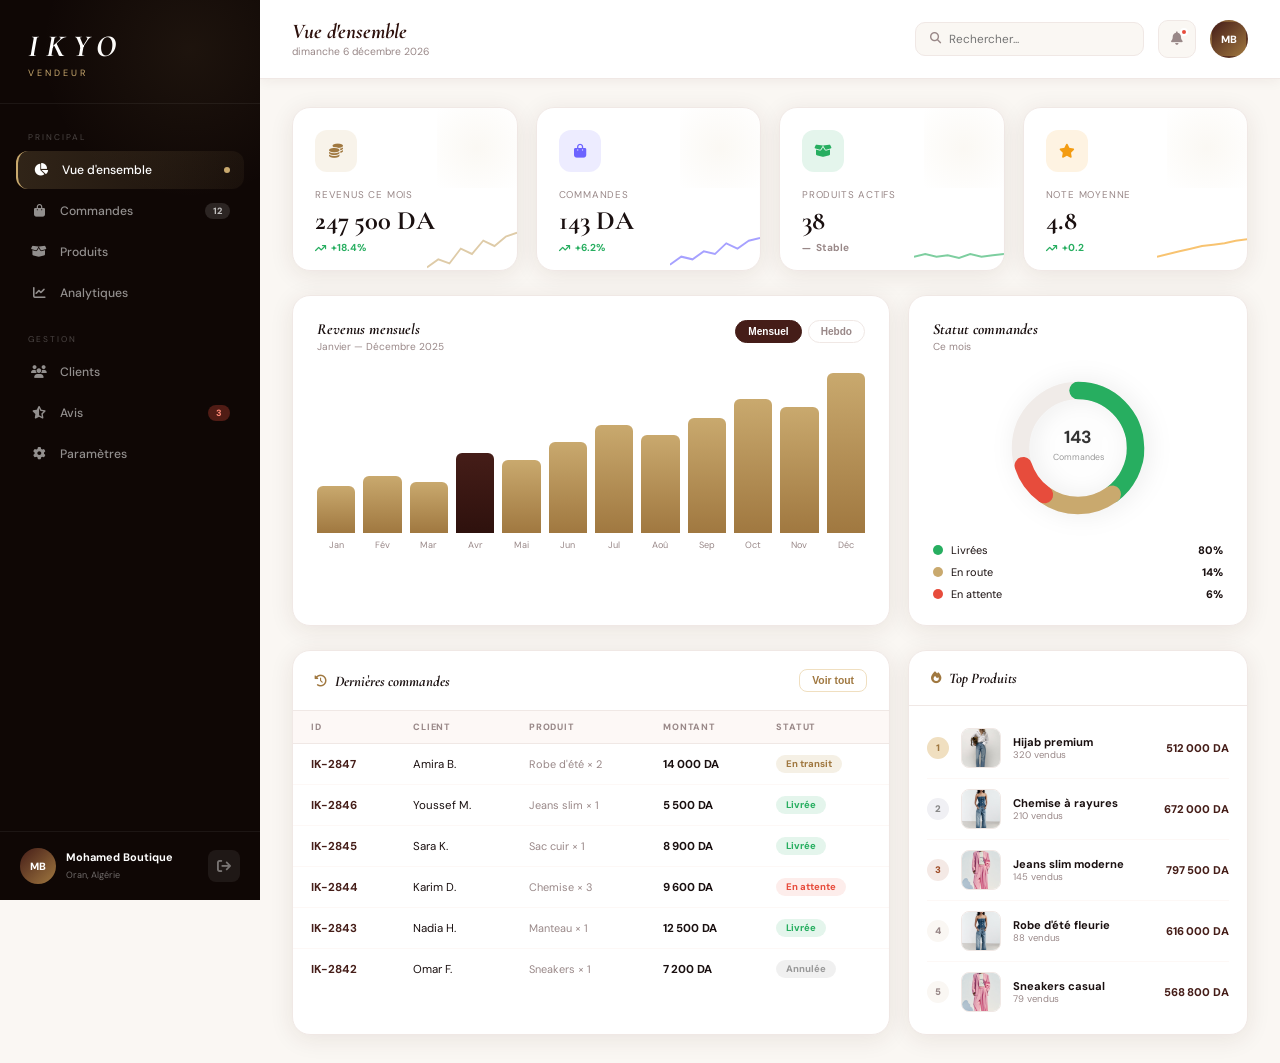
==== dashboard.html @ 22250097 "modification" ====
<!DOCTYPE html>
<html lang="fr">
<head>
  <meta charset="UTF-8">
  <meta name="viewport" content="width=device-width, initial-scale=1.0">
  <title>IKYO — Tableau de Bord Vendeur</title>
  <link rel="stylesheet" href="https://cdnjs.cloudflare.com/ajax/libs/font-awesome/6.5.1/css/all.min.css">
  <link href="https://fonts.googleapis.com/css2?family=Cormorant+Garamond:ital,wght@0,600;0,700;1,700&family=DM+Sans:wght@300;400;500;600;700&display=swap" rel="stylesheet">
  <link rel="stylesheet" href="luxury-animations.css">
  <link rel="stylesheet" href="dashboard.css">
</head>
<body>

<!-- ═══════════════════════════════════════
     SIDEBAR
═══════════════════════════════════════ -->
<aside class="sidebar" id="sidebar">
  <div class="sidebar-logo">
    <span class="logo-text">IKYO</span>
    <span class="logo-sub">Vendeur</span>
  </div>

  <nav class="sidebar-nav">
    <div class="nav-section-label">Principal</div>
    <a href="#" class="nav-item active" data-page="overview" onclick="dashPage('overview',this)">
      <i class="fas fa-chart-pie"></i>
      <span>Vue d'ensemble</span>
      <div class="nav-dot"></div>
    </a>
    <a href="#" class="nav-item" data-page="orders" onclick="dashPage('orders',this)">
      <i class="fas fa-bag-shopping"></i>
      <span>Commandes</span>
      <span class="nav-badge" id="nb-orders">12</span>
    </a>
    <a href="#" class="nav-item" data-page="products" onclick="dashPage('products',this)">
      <i class="fas fa-box-open"></i>
      <span>Produits</span>
    </a>
    <a href="#" class="nav-item" data-page="analytics" onclick="dashPage('analytics',this)">
      <i class="fas fa-chart-line"></i>
      <span>Analytiques</span>
    </a>

    <div class="nav-section-label" style="margin-top:18px">Gestion</div>
    <a href="#" class="nav-item" data-page="customers" onclick="dashPage('customers',this)">
      <i class="fas fa-users"></i>
      <span>Clients</span>
    </a>
    <a href="#" class="nav-item" data-page="reviews" onclick="dashPage('reviews',this)">
      <i class="fas fa-star-half-stroke"></i>
      <span>Avis</span>
      <span class="nav-badge new" id="nb-reviews">3</span>
    </a>
    <a href="#" class="nav-item" data-page="settings" onclick="dashPage('settings',this)">
      <i class="fas fa-gear"></i>
      <span>Paramètres</span>
    </a>
  </nav>

  <div class="sidebar-footer">
    <div class="sidebar-profile">
      <div class="sp-avatar">MB</div>
      <div class="sp-info">
        <strong>Mohamed Boutique</strong>
        <span>Oran, Algérie</span>
      </div>
    </div>
    <a href="index.html" class="btn-logout">
      <i class="fas fa-arrow-right-from-bracket"></i>
    </a>
  </div>
</aside>

<!-- Mobile toggle -->
<button class="sidebar-toggle" id="sidebar-toggle" onclick="toggleSidebar()">
  <i class="fas fa-bars"></i>
</button>

<!-- ═══════════════════════════════════════
     MAIN CONTENT
═══════════════════════════════════════ -->
<main class="dash-main" id="dash-main">

  <!-- ── TOP BAR ── -->
  <header class="dash-topbar">
    <div class="topbar-left">
      <h1 class="page-title" id="page-title">Vue d'ensemble</h1>
      <p class="page-date" id="page-date"></p>
    </div>
    <div class="topbar-right">
      <div class="topbar-search">
        <i class="fas fa-search"></i>
        <input type="text" placeholder="Rechercher...">
      </div>
      <button class="topbar-notif" onclick="toggleNotif()">
        <i class="fas fa-bell"></i>
        <span class="notif-dot"></span>
      </button>
      <div class="topbar-avatar">MB</div>
    </div>
  </header>

  <!-- Notification panel -->
  <div class="notif-panel" id="notif-panel">
    <div class="notif-header">
      <strong>Notifications</strong>
      <button onclick="markAllRead()">Tout lire</button>
    </div>
    <div class="notif-item unread">
      <div class="notif-icon order"><i class="fas fa-bag-shopping"></i></div>
      <div class="notif-body">
        <strong>Nouvelle commande #IK-2847</strong>
        <p>Tenue classique × 2 — 14 000 DA</p>
        <span>Il y a 5 min</span>
      </div>
    </div>
    <div class="notif-item unread">
      <div class="notif-icon review"><i class="fas fa-star"></i></div>
      <div class="notif-body">
        <strong>Nouvel avis 5★</strong>
        <p>"Livraison rapide, très bon produit !"</p>
        <span>Il y a 22 min</span>
      </div>
    </div>
    <div class="notif-item unread">
      <div class="notif-icon alert"><i class="fas fa-triangle-exclamation"></i></div>
      <div class="notif-body">
        <strong>Stock faible</strong>
        <p>Robe d'été — 2 unités restantes</p>
        <span>Il y a 1h</span>
      </div>
    </div>
    <div class="notif-item">
      <div class="notif-icon payment"><i class="fas fa-wallet"></i></div>
      <div class="notif-body">
        <strong>Paiement reçu</strong>
        <p>Virement de 45 000 DA</p>
        <span>Hier, 16:30</span>
      </div>
    </div>
  </div>

  <!-- ══════════════════════════════════
       PAGE: OVERVIEW
  ══════════════════════════════════ -->
  <div class="dash-page active" id="page-overview">

    <!-- KPI Cards -->
    <div class="kpi-grid">
      <div class="kpi-card reveal" data-delay="1">
        <div class="kpi-icon revenue"><i class="fas fa-coins"></i></div>
        <div class="kpi-body">
          <span class="kpi-label">Revenus ce mois</span>
          <div class="kpi-value" data-target="247500">0 DA</div>
          <div class="kpi-trend up"><i class="fas fa-arrow-trend-up"></i> +18.4%</div>
        </div>
        <div class="kpi-sparkline">
          <svg viewBox="0 0 80 30" preserveAspectRatio="none">
            <polyline points="0,28 10,22 20,25 30,14 40,18 50,8 60,12 70,5 80,2" fill="none" stroke="var(--gold)" stroke-width="1.5"/>
          </svg>
        </div>
      </div>
      <div class="kpi-card reveal" data-delay="2">
        <div class="kpi-icon orders"><i class="fas fa-bag-shopping"></i></div>
        <div class="kpi-body">
          <span class="kpi-label">Commandes</span>
          <div class="kpi-value" data-target="143">0</div>
          <div class="kpi-trend up"><i class="fas fa-arrow-trend-up"></i> +6.2%</div>
        </div>
        <div class="kpi-sparkline">
          <svg viewBox="0 0 80 30" preserveAspectRatio="none">
            <polyline points="0,26 10,20 20,22 30,16 40,18 50,10 60,14 70,8 80,6" fill="none" stroke="#6c63ff" stroke-width="1.5"/>
          </svg>
        </div>
      </div>
      <div class="kpi-card reveal" data-delay="3">
        <div class="kpi-icon products"><i class="fas fa-box-open"></i></div>
        <div class="kpi-body">
          <span class="kpi-label">Produits actifs</span>
          <div class="kpi-value" data-target="38">0</div>
          <div class="kpi-trend neutral"><i class="fas fa-minus"></i> Stable</div>
        </div>
        <div class="kpi-sparkline">
          <svg viewBox="0 0 80 30" preserveAspectRatio="none">
            <polyline points="0,20 10,18 20,20 30,19 40,21 50,18 60,20 70,19 80,18" fill="none" stroke="#27ae60" stroke-width="1.5"/>
          </svg>
        </div>
      </div>
      <div class="kpi-card reveal" data-delay="4">
        <div class="kpi-icon rating"><i class="fas fa-star"></i></div>
        <div class="kpi-body">
          <span class="kpi-label">Note moyenne</span>
          <div class="kpi-value" data-target="4.8">0</div>
          <div class="kpi-trend up"><i class="fas fa-arrow-trend-up"></i> +0.2</div>
        </div>
        <div class="kpi-sparkline">
          <svg viewBox="0 0 80 30" preserveAspectRatio="none">
            <polyline points="0,20 10,18 20,16 30,14 40,12 50,11 60,10 70,8 80,7" fill="none" stroke="#f39c12" stroke-width="1.5"/>
          </svg>
        </div>
      </div>
    </div>

    <!-- Charts Row -->
    <div class="charts-row">
      <!-- Revenue Chart -->
      <div class="chart-card reveal" data-delay="1">
        <div class="chart-header">
          <div>
            <h3>Revenus mensuels</h3>
            <p>Janvier — Décembre 2025</p>
          </div>
          <div class="chart-period">
            <button class="period-btn active">Mensuel</button>
            <button class="period-btn">Hebdo</button>
          </div>
        </div>
        <div class="bar-chart-wrap">
          <div class="bar-chart" id="revenue-chart">
            <!-- bars injected by JS -->
          </div>
          <div class="bar-chart-labels" id="revenue-labels"></div>
        </div>
      </div>

      <!-- Order status donut -->
      <div class="chart-card small reveal" data-delay="2">
        <div class="chart-header">
          <div><h3>Statut commandes</h3><p>Ce mois</p></div>
        </div>
        <div class="donut-wrap">
          <svg class="donut-svg" viewBox="0 0 120 120">
            <circle class="donut-track" cx="60" cy="60" r="46" fill="none" stroke="#f0ebe8" stroke-width="14"/>
            <circle class="donut-seg delivered" cx="60" cy="60" r="46" fill="none" stroke="#27ae60" stroke-width="14"
              stroke-dasharray="115 174" stroke-dashoffset="0" stroke-linecap="round"/>
            <circle class="donut-seg transit" cx="60" cy="60" r="46" fill="none" stroke="var(--gold)" stroke-width="14"
              stroke-dasharray="58 231" stroke-dashoffset="-115" stroke-linecap="round"/>
            <circle class="donut-seg pending" cx="60" cy="60" r="46" fill="none" stroke="#e74c3c" stroke-width="14"
              stroke-dasharray="29 260" stroke-dashoffset="-173" stroke-linecap="round"/>
            <text x="60" y="56" text-anchor="middle" font-size="14" font-weight="700" fill="#333">143</text>
            <text x="60" y="70" text-anchor="middle" font-size="7" fill="#999">Commandes</text>
          </svg>
          <div class="donut-legend">
            <div class="dl-item"><span class="dl-dot" style="background:#27ae60"></span> Livrées <strong>80%</strong></div>
            <div class="dl-item"><span class="dl-dot" style="background:var(--gold)"></span> En route <strong>14%</strong></div>
            <div class="dl-item"><span class="dl-dot" style="background:#e74c3c"></span> En attente <strong>6%</strong></div>
          </div>
        </div>
      </div>
    </div>

    <!-- Recent Orders + Top Products -->
    <div class="tables-row">
      <!-- Recent Orders -->
      <div class="table-card reveal" data-delay="1">
        <div class="table-header">
          <h3><i class="fas fa-clock-rotate-left"></i> Dernières commandes</h3>
          <button class="btn-see-all" onclick="dashPage('orders', document.querySelector('[data-page=orders]'))">Voir tout</button>
        </div>
        <table class="dash-table">
          <thead>
            <tr><th>ID</th><th>Client</th><th>Produit</th><th>Montant</th><th>Statut</th></tr>
          </thead>
          <tbody id="recent-orders-tbody">
            <!-- injected by JS -->
          </tbody>
        </table>
      </div>

      <!-- Top Products -->
      <div class="table-card small reveal" data-delay="2">
        <div class="table-header">
          <h3><i class="fas fa-fire"></i> Top Produits</h3>
        </div>
        <div class="top-products" id="top-products-list">
          <!-- injected by JS -->
        </div>
      </div>
    </div>

  </div><!-- /page-overview -->

  <!-- ══════════════════════════════════
       PAGE: ORDERS
  ══════════════════════════════════ -->
  <div class="dash-page" id="page-orders">
    <div class="page-actions">
      <div class="search-filter">
        <div class="sf-search"><i class="fas fa-search"></i><input type="text" placeholder="Chercher une commande..." oninput="filterOrders(this.value)"></div>
        <select class="sf-select" onchange="filterOrderStatus(this.value)">
          <option value="">Tous les statuts</option>
          <option value="Livrée">Livrée</option>
          <option value="En transit">En transit</option>
          <option value="En attente">En attente</option>
          <option value="Annulée">Annulée</option>
        </select>
      </div>
      <button class="btn-export" onclick="exportOrders()"><i class="fas fa-download"></i> Exporter</button>
    </div>

    <div class="table-card full-width">
      <table class="dash-table full">
        <thead>
          <tr>
            <th>ID Commande</th>
            <th>Client</th>
            <th>Produits</th>
            <th>Wilaya</th>
            <th>Montant</th>
            <th>Date</th>
            <th>Statut</th>
            <th>Actions</th>
          </tr>
        </thead>
        <tbody id="orders-tbody">
          <!-- injected by JS -->
        </tbody>
      </table>
    </div>
  </div>

  <!-- ══════════════════════════════════
       PAGE: PRODUCTS
  ══════════════════════════════════ -->
  <div class="dash-page" id="page-products">
    <div class="page-actions">
      <div class="search-filter">
        <div class="sf-search"><i class="fas fa-search"></i><input type="text" placeholder="Chercher un produit..." oninput="filterProducts(this.value)"></div>
        <select class="sf-select">
          <option>Toutes catégories</option>
          <option>Mode Femme</option>
          <option>Mode Homme</option>
          <option>Accessoires</option>
        </select>
      </div>
      <button class="btn-add-product" onclick="openAddProduct()"><i class="fas fa-plus"></i> Ajouter un produit</button>
    </div>

    <div class="products-grid" id="products-grid">
      <!-- injected by JS -->
    </div>
  </div>

  <!-- ══════════════════════════════════
       PAGE: ANALYTICS
  ══════════════════════════════════ -->
  <div class="dash-page" id="page-analytics">
    <div class="analytics-kpis">
      <div class="akpi-card">
        <span>Taux de conversion</span>
        <strong>3.8%</strong>
        <div class="akpi-bar"><div class="akpi-fill" style="width:38%"></div></div>
      </div>
      <div class="akpi-card">
        <span>Panier moyen</span>
        <strong>4 800 DA</strong>
        <div class="akpi-bar"><div class="akpi-fill" style="width:64%"></div></div>
      </div>
      <div class="akpi-card">
        <span>Retours</span>
        <strong>2.1%</strong>
        <div class="akpi-bar"><div class="akpi-fill" style="width:21%; background:#e74c3c"></div></div>
      </div>
      <div class="akpi-card">
        <span>Clients fidèles</span>
        <strong>68%</strong>
        <div class="akpi-bar"><div class="akpi-fill" style="width:68%; background:#27ae60"></div></div>
      </div>
    </div>

    <!-- Wilaya map table -->
    <div class="chart-card reveal">
      <div class="chart-header"><div><h3>Ventes par Wilaya</h3><p>Top 8 régions</p></div></div>
      <div class="wilaya-bars" id="wilaya-bars">
        <!-- injected by JS -->
      </div>
    </div>

    <!-- Monthly trend line -->
    <div class="chart-card reveal" style="margin-top:20px">
      <div class="chart-header"><div><h3>Évolution des ventes</h3><p>12 derniers mois</p></div></div>
      <div class="line-chart-wrap">
        <svg class="line-chart-svg" viewBox="0 0 600 180" preserveAspectRatio="xMidYMid meet">
          <defs>
            <linearGradient id="lineGrad" x1="0" y1="0" x2="0" y2="1">
              <stop offset="0%" stop-color="var(--gold)" stop-opacity="0.3"/>
              <stop offset="100%" stop-color="var(--gold)" stop-opacity="0"/>
            </linearGradient>
          </defs>
          <!-- Grid lines -->
          <line x1="40" y1="20" x2="40" y2="155" stroke="#f0e9e7" stroke-width="1"/>
          <line x1="40" y1="155" x2="590" y2="155" stroke="#f0e9e7" stroke-width="1"/>
          <!-- Area fill -->
          <path id="area-path" fill="url(#lineGrad)"/>
          <!-- Line -->
          <path id="line-path" fill="none" stroke="var(--gold)" stroke-width="2" stroke-linecap="round" stroke-linejoin="round"/>
          <!-- Points -->
          <g id="line-points"></g>
          <!-- Labels -->
          <g id="line-labels" font-size="8" fill="#aaa" text-anchor="middle"></g>
        </svg>
      </div>
    </div>
  </div>

  <!-- ══════════════════════════════════
       PAGE: CUSTOMERS
  ══════════════════════════════════ -->
  <div class="dash-page" id="page-customers">
    <div class="table-card full-width">
      <div class="table-header">
        <h3><i class="fas fa-users"></i> Mes Clients</h3>
        <div class="sf-search compact"><i class="fas fa-search"></i><input type="text" placeholder="Chercher..."></div>
      </div>
      <table class="dash-table full">
        <thead>
          <tr><th>Client</th><th>Email</th><th>Wilaya</th><th>Commandes</th><th>Total dépensé</th><th>Dernier achat</th><th>Statut</th></tr>
        </thead>
        <tbody id="customers-tbody"></tbody>
      </table>
    </div>
  </div>

  <!-- ══════════════════════════════════
       PAGE: REVIEWS
  ══════════════════════════════════ -->
  <div class="dash-page" id="page-reviews">
    <div class="reviews-summary">
      <div class="rs-score">
        <div class="rs-big">4.8</div>
        <div class="rs-stars">
          <i class="fas fa-star"></i><i class="fas fa-star"></i><i class="fas fa-star"></i>
          <i class="fas fa-star"></i><i class="fas fa-star-half-stroke"></i>
        </div>
        <p>Sur 87 avis</p>
      </div>
      <div class="rs-bars">
        <div class="rb-row"><span>5★</span><div class="rb-bar"><div class="rb-fill" style="width:72%"></div></div><span>72%</span></div>
        <div class="rb-row"><span>4★</span><div class="rb-bar"><div class="rb-fill" style="width:18%"></div></div><span>18%</span></div>
        <div class="rb-row"><span>3★</span><div class="rb-bar"><div class="rb-fill" style="width:6%"></div></div><span>6%</span></div>
        <div class="rb-row"><span>2★</span><div class="rb-bar"><div class="rb-fill" style="width:3%"></div></div><span>3%</span></div>
        <div class="rb-row"><span>1★</span><div class="rb-bar"><div class="rb-fill" style="width:1%; background:#e74c3c"></div></div><span>1%</span></div>
      </div>
    </div>
    <div class="reviews-list" id="reviews-list"></div>
  </div>

  <!-- ══════════════════════════════════
       PAGE: SETTINGS
  ══════════════════════════════════ -->
  <div class="dash-page" id="page-settings">
    <div class="settings-grid">
      <div class="settings-card">
        <h3><i class="fas fa-store"></i> Mon Magasin</h3>
        <div class="set-group"><label>Nom du magasin</label><input type="text" value="Mohamed Boutique"></div>
        <div class="set-group"><label>Wilaya</label><select><option selected>Oran</option><option>Alger</option></select></div>
        <div class="set-group"><label>Téléphone</label><input type="tel" value="+213 0555 123 456"></div>
        <div class="set-group"><label>Description</label><textarea>Boutique spécialisée en mode algérienne moderne...</textarea></div>
        <button class="btn-save" onclick="saveSettings()"><i class="fas fa-check"></i> Sauvegarder</button>
      </div>
      <div class="settings-card">
        <h3><i class="fas fa-bell"></i> Notifications</h3>
        <div class="toggle-row">
          <div class="tr-info"><strong>Nouvelles commandes</strong><p>Recevoir un email pour chaque commande</p></div>
          <label class="toggle-switch"><input type="checkbox" checked><span class="toggle-slider"></span></label>
        </div>
        <div class="toggle-row">
          <div class="tr-info"><strong>Avis clients</strong><p>Être notifié des nouveaux avis</p></div>
          <label class="toggle-switch"><input type="checkbox" checked><span class="toggle-slider"></span></label>
        </div>
        <div class="toggle-row">
          <div class="tr-info"><strong>Stock faible</strong><p>Alerte quand < 5 unités</p></div>
          <label class="toggle-switch"><input type="checkbox" checked><span class="toggle-slider"></span></label>
        </div>
        <div class="toggle-row">
          <div class="tr-info"><strong>Rapports hebdo</strong><p>Résumé des performances</p></div>
          <label class="toggle-switch"><input type="checkbox"><span class="toggle-slider"></span></label>
        </div>
      </div>
      <div class="settings-card">
        <h3><i class="fas fa-lock"></i> Sécurité</h3>
        <div class="set-group"><label>Email</label><input type="email" value="boutique@example.com"></div>
        <div class="set-group"><label>Mot de passe actuel</label><input type="password" value="••••••••"></div>
        <div class="set-group"><label>Nouveau mot de passe</label><input type="password" placeholder="Minimum 8 caractères"></div>
        <button class="btn-save" onclick="saveSettings()"><i class="fas fa-check"></i> Mettre à jour</button>
      </div>
      <div class="settings-card">
        <h3><i class="fas fa-credit-card"></i> Paiements</h3>
        <div class="bank-info">
          <div class="bi-row"><span>RIB</span><strong>007 00100 0001234567 89</strong></div>
          <div class="bi-row"><span>Banque</span><strong>CPA — Agence Oran Centre</strong></div>
          <div class="bi-row"><span>Virement min.</span><strong>5 000 DA</strong></div>
        </div>
        <button class="btn-save" style="margin-top:16px" onclick="saveSettings()"><i class="fas fa-plus"></i> Ajouter un compte</button>
      </div>
    </div>
  </div>

</main><!-- /dash-main -->

<!-- ══════════════════════════════════
     ADD PRODUCT MODAL
══════════════════════════════════ -->
<div class="modal-overlay" id="add-product-overlay">
  <div class="modal-box large">
    <button class="modal-close-btn" onclick="closeAddProduct()">✕</button>
    <h2 class="modal-title"><i class="fas fa-box-open"></i> Ajouter un Produit</h2>
    <div class="modal-form-grid">
      <div class="mfg-col">
        <div class="mf-group"><label>Nom du produit *</label><input type="text" id="np-name" placeholder="Ex: Robe d'été fleurie"></div>
        <div class="mf-group"><label>Catégorie *</label>
          <select id="np-cat">
            <option value="">-- Sélectionner --</option>
            <option>Mode Femme</option><option>Mode Homme</option>
            <option>Accessoires</option><option>Chaussures</option>
          </select>
        </div>
        <div class="mf-row2">
          <div class="mf-group"><label>Prix (DA) *</label><input type="number" id="np-price" placeholder="0"></div>
          <div class="mf-group"><label>Stock *</label><input type="number" id="np-stock" placeholder="0"></div>
        </div>
        <div class="mf-group"><label>Description</label><textarea id="np-desc" placeholder="Décrivez votre produit..."></textarea></div>
      </div>
      <div class="mfg-col">
        <div class="mf-group"><label>Photos du produit</label>
          <div class="upload-zone" onclick="document.getElementById('np-imgs').click()">
            <i class="fas fa-cloud-arrow-up"></i>
            <p>Glisser ou cliquer pour ajouter</p>
            <small>JPG, PNG — max 5 photos</small>
          </div>
          <input type="file" id="np-imgs" multiple accept="image/*" style="display:none" onchange="previewImgs(this)">
          <div class="img-previews" id="img-previews"></div>
        </div>
        <div class="mf-row2">
          <div class="mf-group"><label>Tailles disponibles</label><input type="text" placeholder="S, M, L, XL"></div>
          <div class="mf-group"><label>Couleurs</label><input type="text" placeholder="Rouge, Bleu..."></div>
        </div>
        <div class="mf-group">
          <label>Statut</label>
          <select id="np-status">
            <option value="active">Actif (visible en boutique)</option>
            <option value="draft">Brouillon</option>
            <option value="sold_out">Rupture de stock</option>
          </select>
        </div>
      </div>
    </div>
    <div class="modal-actions">
      <button class="btn-cancel" onclick="closeAddProduct()">Annuler</button>
      <button class="btn-save-product" onclick="saveProduct()"><i class="fas fa-check"></i> Publier le produit</button>
    </div>
  </div>
</div>

<!-- TOAST -->
<div id="dash-toast"></div>

<script src="dashboard.js"></script>
<script src="luxury.js"></script>
</body>
</html>
---- luxury-animations.css ----
/* ================================================================
   LUXURY-ANIMATIONS.CSS — IKYO Premium Experience v2
   Scroll reveals · Parallax · Glass · Gold shimmer · Preloader
   Page transitions · Tilt 3D · Particles · Pro CSS3 effects
================================================================ */

@import url('https://fonts.googleapis.com/css2?family=Cormorant+Garamond:ital,wght@0,400;0,600;0,700;1,400;1,700&family=DM+Sans:wght@300;400;500;600;700&family=Playfair+Display:ital,wght@0,700;1,700&display=swap');

/* ══ CSS VARIABLES ══ */
:root {
  --gold:         #c9a96e;
  --gold-lt:      #f0dfc0;
  --gold-dk:      #a07840;
  --brown:        #2b060a;
  --brown-dk:     #240307;
  --cream:        #faf7f3;
  --dark:         #0d0705;
  --glass:        rgba(255,255,255,0.07);
  --glass-border: rgba(255,255,255,0.15);
  --shadow-luxe:  0 30px 80px rgba(69,29,24,0.25);
  --transition:   cubic-bezier(0.25, 0.46, 0.45, 0.94);
}

/* ══════════════════════════════════════════
   1. PRELOADER PREMIUM
══════════════════════════════════════════ */
#lux-preloader {
  position: fixed; inset: 0;
  background: var(--brown-dk);
  display: flex; align-items: center; justify-content: center;
  flex-direction: column;
  z-index: 9999999;
  transition: opacity 0.8s ease, visibility 0.8s ease;
}
#lux-preloader.hidden {
  opacity: 0; visibility: hidden; pointer-events: none;
}
.preloader-logo {
  font-family: 'Cormorant Garamond', serif;
  font-size: 4.5rem; font-style: italic; font-weight: 700;
  letter-spacing: 16px; color: #fff;
  animation: preloaderPulse 1.6s ease-in-out infinite alternate;
}
@keyframes preloaderPulse {
  from { opacity: 0.3; letter-spacing: 10px; }
  to   { opacity: 1;   letter-spacing: 16px; }
}
.preloader-bar {
  width: 180px; height: 1px;
  background: rgba(255,255,255,0.12);
  margin-top: 28px; border-radius: 2px; overflow: hidden;
}
.preloader-bar-fill {
  height: 100%;
  background: linear-gradient(90deg, var(--gold-dk), var(--gold-lt), var(--gold-dk));
  background-size: 200% auto;
  animation: barFill 1.6s var(--transition) forwards,
             shimmerBar 1.2s linear infinite;
}
@keyframes barFill    { from { width: 0; } to { width: 100%; } }
@keyframes shimmerBar { to { background-position: 200% center; } }

/* ══════════════════════════════════════════
   2. SCROLL PROGRESS BAR
══════════════════════════════════════════ */
#scroll-progress {
  position: fixed; top: 0; left: 0;
  height: 2px; width: 0%;
  background: linear-gradient(90deg, var(--gold-dk), var(--gold), var(--gold-lt));
  z-index: 999997;
  transition: width 0.08s linear;
  box-shadow: 0 0 10px rgba(228, 155, 18, 0.7), 0 0 20px rgba(201,169,110,0.3);
}

/* ══════════════════════════════════════════
   3. PAGE TRANSITION — DIAGONAL WIPE
══════════════════════════════════════════ */
#page-transition-overlay {
  position: fixed; inset: 0; z-index: 999990;
  pointer-events: none;
  display: grid;
  grid-template-columns: repeat(5, 1fr);
}
.pto-panel {
  background: var(--brown-dk);
  transform: scaleY(0);
  transform-origin: bottom;
  transition: transform 0.5s var(--transition);
}
.pto-panel:nth-child(1) { transition-delay: 0.00s; }
.pto-panel:nth-child(2) { transition-delay: 0.06s; }
.pto-panel:nth-child(3) { transition-delay: 0.12s; }
.pto-panel:nth-child(4) { transition-delay: 0.18s; }
.pto-panel:nth-child(5) { transition-delay: 0.24s; }

#page-transition-overlay.entering .pto-panel {
  transform: scaleY(1); transform-origin: bottom;
}
#page-transition-overlay.leaving .pto-panel {
  transform: scaleY(0); transform-origin: top;
}

/* ══════════════════════════════════════════
   4. NAVBAR — PREMIUM SCROLL EFFECT
══════════════════════════════════════════ */
#header {
  transition: padding 0.4s var(--transition),
              box-shadow 0.4s ease,
              background 0.5s ease;
}
#header.scrolled {
  padding-top: 10px !important;
  padding-bottom: 10px !important;
  background: rgba(22, 6, 4, 0.96) !important;
  backdrop-filter: blur(24px) saturate(1.8);
  -webkit-backdrop-filter: blur(24px) saturate(1.8);
  box-shadow: 0 2px 0 rgba(201,169,110,0.15),
              0 8px 40px rgba(0,0,0,0.4);
}

/* Gold underline nav links */
#navbar a {
  position: relative;
  overflow: hidden;
}
#navbar a::after {
  content: '';
  position: absolute;
  bottom: -2px; left: 50%; right: 50%;
  height: 1px;
  background: linear-gradient(90deg, transparent, var(--gold), transparent);
  transition: left 0.35s var(--transition), right 0.35s var(--transition);
}
#navbar a:hover::after { left: 0; right: 0; }

/* ══════════════════════════════════════════
   5. SCROLL REVEAL — MULTI DIRECTION
══════════════════════════════════════════ */
.reveal {
  opacity: 0;
  transform: translateY(50px);
  transition: opacity 0.75s var(--transition),
              transform 0.75s var(--transition);
}
.reveal.from-left  { transform: translateX(-60px) rotate(-1deg); }
.reveal.from-right { transform: translateX(60px) rotate(1deg); }
.reveal.scale-in   { transform: scale(0.88) translateY(20px); }
.reveal.flip-in    { transform: perspective(600px) rotateX(-20deg) translateY(30px); }

.reveal.visible {
  opacity: 1;
  transform: translateY(0) translateX(0) scale(1) rotate(0) rotateX(0);
}

.reveal[data-delay="1"] { transition-delay: 0.08s; }
.reveal[data-delay="2"] { transition-delay: 0.18s; }
.reveal[data-delay="3"] { transition-delay: 0.28s; }
.reveal[data-delay="4"] { transition-delay: 0.38s; }
.reveal[data-delay="5"] { transition-delay: 0.48s; }
.reveal[data-delay="6"] { transition-delay: 0.58s; }

/* ══════════════════════════════════════════
   6. HERO — SPLIT TEXT ANIMATION
══════════════════════════════════════════ */
.hero-word {
  display: inline-block;
  opacity: 0;
  transform: translateY(70px) rotateX(-25deg);
  animation: wordReveal 0.9s var(--transition) forwards;
}
@keyframes wordReveal {
  to { opacity: 1; transform: translateY(0) rotateX(0); }
}

/* ── Gold shimmer text ── */
.shimmer-text {
  background: linear-gradient(
    110deg,
    var(--brown) 0%,
    var(--gold-lt) 35%,
    var(--gold) 50%,
    var(--gold-lt) 65%,
    var(--brown) 100%
  );
  background-size: 250% auto;
  -webkit-background-clip: text;
  -webkit-text-fill-color: transparent;
  background-clip: text;
  animation: shimmerMove 3.5s linear infinite;
}
@keyframes shimmerMove {
  from { background-position: 0% center; }
  to   { background-position: 250% center; }
}

/* ── Floating premium badge ── */
.lux-badge {
  display: inline-flex; align-items: center; gap: 8px;
  background: rgba(255,255,255,0.08);
  backdrop-filter: blur(12px);
  border: 1px solid rgba(201,169,110,0.35);
  color: var(--gold-lt);
  font-size: 0.68rem; font-weight: 700; letter-spacing: 3px;
  text-transform: uppercase;
  padding: 8px 20px; border-radius: 40px;
  margin-bottom: 22px;
  animation: badgeFloat 4.5s ease-in-out infinite;
  box-shadow: 0 0 20px rgba(201,169,110,0.08),
              inset 0 1px 0 rgba(255,255,255,0.1);
}
@keyframes badgeFloat {
  0%, 100% { transform: translateY(0); }
  50%       { transform: translateY(-6px); }
}

/* ══════════════════════════════════════════
   7. HERO BUTTON — LIQUID FILL EFFECT
══════════════════════════════════════════ */
#hero button {
  position: relative; overflow: hidden;
  background: transparent !important;
  border: 1.5px solid rgba(240, 173, 49, 0.6) !important;
  color: var(--gold-lt) !important;
  letter-spacing: 2.5px;
  font-size: 0.78rem !important;
  padding: 15px 40px !important;
  transition: color 0.4s ease !important;
}
#hero button::before {
  content: '';
  position: absolute;
  bottom: 0; left: 0;
  width: 100%; height: 0%;
  background: var(--gold);
  transition: height 0.45s var(--transition);
  z-index: 0;
}
#hero button:hover::before { height: 100%; }
#hero button:hover { color: var(--dark) !important; }
#hero button > * { position: relative; z-index: 1; }

/* ══════════════════════════════════════════
   8. PRODUCT CARDS — 3D TILT + LUXE HOVER
══════════════════════════════════════════ */
.pro, .prod-card {
  transform-style: preserve-3d;
  transition: transform 0.12s ease, box-shadow 0.4s ease;
  will-change: transform;
  position: relative;
}
.pro:hover, .prod-card:hover {
  box-shadow:
    0 24px 60px rgba(69,29,24,0.2),
    0 0 0 1px rgba(201,169,110,0.18),
    0 0 40px rgba(201,169,110,0.05) !important;
}

/* Gold corner ribbon */
.pro::before, .prod-card::before {
  content: '';
  position: absolute; top: 0; right: 0;
  width: 0; height: 0;
  border-style: solid;
  border-width: 0 32px 32px 0;
  border-color: transparent var(--gold) transparent transparent;
  opacity: 0;
  transition: opacity 0.3s ease;
  z-index: 2;
}
.pro:hover::before, .prod-card:hover::before { opacity: 1; }

/* Image zoom */
.pro img, .prod-card img {
  transition: transform 0.65s var(--transition), filter 0.4s ease;
}
.pro:hover img, .prod-card:hover img {
  transform: scale(1.08);
  filter: brightness(1.04) contrast(1.02);
}

/* ══════════════════════════════════════════
   9. FLOATING PARTICLES
══════════════════════════════════════════ */
.particle {
  position: fixed;
  border-radius: 50%;
  pointer-events: none;
  z-index: 0;
  opacity: 0;
  animation: particleFly var(--dur, 7s) var(--delay, 0s) ease-in-out infinite;
}
@keyframes particleFly {
  0%   { opacity: 0; transform: translateY(100vh) scale(0) rotate(0deg); }
  10%  { opacity: 0.5; }
  90%  { opacity: 0.2; }
  100% { opacity: 0; transform: translateY(-10vh) scale(1) rotate(180deg); }
}

/* ══════════════════════════════════════════
   10. GLASS CARDS
══════════════════════════════════════════ */
.glass-card {
  background: var(--glass);
  border: 1px solid var(--glass-border);
  backdrop-filter: blur(18px) saturate(1.5);
  -webkit-backdrop-filter: blur(18px) saturate(1.5);
  border-radius: 20px;
}

/* ══════════════════════════════════════════
   11. MAGNETIC BUTTONS
══════════════════════════════════════════ */
.btn-magnetic {
  transition: transform 0.3s var(--transition), box-shadow 0.3s ease !important;
  will-change: transform;
}
.btn-gold {
  background: linear-gradient(135deg, var(--gold-dk), var(--gold), var(--gold-dk));
  background-size: 200% auto;
  color: #fff; border: none;
  transition: background-position 0.5s ease, transform 0.2s ease, box-shadow 0.3s ease !important;
}
.btn-gold:hover {
  background-position: right center;
  transform: translateY(-2px) !important;
  box-shadow: 0 12px 35px rgba(160,120,64,0.45) !important;
}

/* ══════════════════════════════════════════
   12. LUXURY SCROLLBAR
══════════════════════════════════════════ */
::-webkit-scrollbar { width: 4px; }
::-webkit-scrollbar-track { background: var(--cream); }
::-webkit-scrollbar-thumb {
  background: linear-gradient(180deg, var(--gold-dk), var(--gold));
  border-radius: 10px;
}
::-webkit-scrollbar-thumb:hover { background: var(--brown); }

/* ══════════════════════════════════════════
   13. TOAST UPGRADE
══════════════════════════════════════════ */
#toast, #toast-login {
  background: linear-gradient(135deg, #1a0d0a, #2e110d) !important;
  border: 1px solid rgba(201,169,110,0.25) !important;
  border-radius: 14px !important;
  backdrop-filter: blur(20px);
  font-family: 'DM Sans', sans-serif;
  box-shadow: 0 8px 32px rgba(0,0,0,0.3),
              inset 0 1px 0 rgba(255,255,255,0.05) !important;
}

/* ══════════════════════════════════════════
   14. SECTION TITLES
══════════════════════════════════════════ */
#product h2 {
  font-family: 'Cormorant Garamond', serif !important;
  font-size: 2.5rem !important;
  font-style: italic !important;
  font-weight: 700 !important;
  letter-spacing: 2px;
  text-transform: none !important;
  position: relative;
}
#product h2::after {
  content: '';
  display: block;
  width: 50px; height: 2px;
  background: linear-gradient(90deg, var(--gold), transparent);
  margin: 10px auto 0;
}

/* ══════════════════════════════════════════
   15. NEWSLETTER
══════════════════════════════════════════ */
#newsletter {
  position: relative; overflow: hidden;
}
#newsletter::before {
  content: '';
  position: absolute; top: -50%; left: -50%;
  width: 200%; height: 200%;
  background: radial-gradient(ellipse at center, rgba(201,169,110,0.07) 0%, transparent 65%);
  animation: newsletterPulse 7s ease-in-out infinite;
}
@keyframes newsletterPulse {
  0%,100% { transform: scale(1); opacity: 0.4; }
  50%      { transform: scale(1.15); opacity: 1; }
}
#newsletter button {
  transition: transform 0.25s ease, box-shadow 0.3s ease !important;
}
#newsletter button:hover {
  transform: translateY(-2px) !important;
  box-shadow: 0 8px 22px rgba(69,29,24,0.3) !important;
}

/* ══════════════════════════════════════════
   16. FAQ
══════════════════════════════════════════ */
.faq-q {
  transition: color 0.3s ease, padding-left 0.3s ease;
}
.faq-q:hover { padding-left: 10px !important; color: var(--brown) !important; }
.faq-item {
  transition: transform 0.3s ease, box-shadow 0.3s ease;
}
.faq-item:hover {
  transform: translateX(5px);
  box-shadow: -3px 0 0 var(--gold);
}

/* ══════════════════════════════════════════
   17. CATEGORY CARDS
══════════════════════════════════════════ */
.cat-sub-item {
  transition: transform 0.3s var(--transition),
              box-shadow 0.3s ease,
              border-color 0.3s ease;
}
.cat-sub-item:hover {
  transform: translateY(-5px) scale(1.03);
  box-shadow: 0 14px 35px rgba(69,29,24,0.14);
  border-color: var(--gold) !important;
}
.cat-block {
  transition: transform 0.4s var(--transition), box-shadow 0.4s ease;
}
.cat-block:hover {
  transform: translateY(-5px);
  box-shadow: 0 22px 55px rgba(69,29,24,0.12);
}

/* ══════════════════════════════════════════
   18. FOOTER SOCIAL ICONS
══════════════════════════════════════════ */
.section1 .icon i {
  transition: transform 0.3s var(--transition), color 0.3s ease;
}
.section1 .icon i:hover {
  transform: translateY(-5px) scale(1.25);
  color: var(--gold) !important;
}

/* ══════════════════════════════════════════
   19. IMAGE LAZY REVEAL
══════════════════════════════════════════ */
img {
  transition: filter 0.5s ease, opacity 0.5s ease;
}
img.loading { filter: blur(10px) brightness(0.75); opacity: 0.6; }
img.loaded  { filter: blur(0) brightness(1); opacity: 1; }

/* ══════════════════════════════════════════
   20. LOGO ANIMATION
══════════════════════════════════════════ */
#header > a {
  transition: letter-spacing 0.45s var(--transition), opacity 0.3s ease;
  display: inline-block;
}
#header > a:hover {
  letter-spacing: 12px !important;
  opacity: 0.82;
}

/* ══════════════════════════════════════════
   21. SELECTION
══════════════════════════════════════════ */
::selection {
  background: rgba(201,169,110,0.28);
  color: var(--brown-dk);
}

/* ══════════════════════════════════════════
   22. GOLD DIVIDER
══════════════════════════════════════════ */
.gold-divider {
  width: 60px; height: 2px;
  background: linear-gradient(90deg, transparent, var(--gold), transparent);
  margin: 16px auto;
}
.gold-divider.left { margin-left: 0; }

/* ══════════════════════════════════════════
   23. ANIMATED COUNTER
══════════════════════════════════════════ */
.counter-num {
  display: inline-block;
  font-variant-numeric: tabular-nums;
  transition: transform 0.1s ease;
}

/* ══════════════════════════════════════════
   24. GLOW EFFECT ON HOVER — BUTTONS
══════════════════════════════════════════ */
.add-btn, .btn-send, .btn-outline-white {
  transition: box-shadow 0.35s ease, transform 0.25s ease !important;
}
.add-btn:hover {
  box-shadow: 0 0 20px rgba(173, 28, 9, 0.35) !important;
  transform: scale(1.1) !important;
}

/* ══════════════════════════════════════════
   25. SUPPORT STAT BOXES — COUNTER REVEAL
══════════════════════════════════════════ */
.stat-box {
  transition: transform 0.35s var(--transition), box-shadow 0.35s ease;
}
.stat-box:hover {
  transform: translateY(-6px) scale(1.03);
  box-shadow: 0 20px 50px rgba(69,29,24,0.14) !important;
}
---- dashboard.css ----
/* ================================================================
   DASHBOARD.CSS — IKYO Seller Dashboard
   Luxury dark sidebar · Glass cards · Animated charts
================================================================ */

@import url('https://fonts.googleapis.com/css2?family=Cormorant+Garamond:ital,wght@0,600;1,700&family=DM+Sans:wght@300;400;500;600;700&display=swap');

*, *::before, *::after { margin:0; padding:0; box-sizing:border-box; }

:root {
  --brown:       #451d18;
  --brown-dk:    #2e110d;
  --brown-lt:    #f5ede9;
  --gold:        #c9a96e;
  --gold-dk:     #a07840;
  --gold-lt:     #f0dfc0;
  --sidebar-bg:  #0f0705;
  --sidebar-w:   260px;
  --cream:       #faf7f3;
  --card-bg:     #ffffff;
  --border:      #f0e8e5;
  --text:        #1a1010;
  --text-muted:  #998888;
  --green:       #27ae60;
  --red:         #e74c3c;
  --purple:      #6c63ff;
  --transition:  cubic-bezier(0.25,0.46,0.45,0.94);
  --radius:      18px;
  --shadow:      0 4px 24px rgba(69,29,24,0.09);
  --shadow-lg:   0 16px 50px rgba(69,29,24,0.15);
}

html { font-size: 14px; }
body {
  font-family: 'DM Sans', sans-serif;
  background: var(--cream);
  color: var(--text);
  display: flex;
  min-height: 100vh;
  overflow-x: hidden;
}

/* ══════════════════════════════════════════
   SIDEBAR
══════════════════════════════════════════ */
.sidebar {
  width: var(--sidebar-w);
  min-height: 100vh;
  background: var(--sidebar-bg);
  display: flex;
  flex-direction: column;
  position: fixed;
  left: 0; top: 0; bottom: 0;
  z-index: 1000;
  transition: transform 0.4s var(--transition);
  overflow: hidden;
}
.sidebar::before {
  content: '';
  position: absolute;
  top: -100px; right: -80px;
  width: 300px; height: 300px;
  background: radial-gradient(circle, rgba(201,169,110,0.08) 0%, transparent 70%);
  pointer-events: none;
}

/* Logo */
.sidebar-logo {
  padding: 32px 28px 24px;
  border-bottom: 1px solid rgba(255,255,255,0.06);
  display: flex;
  flex-direction: column;
}
.logo-text {
  font-family: 'Cormorant Garamond', serif;
  font-size: 2.2rem;
  font-style: italic;
  font-weight: 700;
  letter-spacing: 8px;
  color: #fff;
  line-height: 1;
}
.logo-sub {
  font-size: 0.65rem;
  letter-spacing: 3px;
  text-transform: uppercase;
  color: var(--gold);
  margin-top: 4px;
}

/* Nav */
.sidebar-nav {
  flex: 1;
  padding: 20px 16px;
  overflow-y: auto;
  scrollbar-width: thin;
  scrollbar-color: rgba(255,255,255,0.1) transparent;
}
.nav-section-label {
  font-size: 0.6rem;
  letter-spacing: 2px;
  text-transform: uppercase;
  color: rgba(255,255,255,0.25);
  padding: 4px 12px 8px;
  margin-top: 4px;
}

.nav-item {
  display: flex;
  align-items: center;
  gap: 12px;
  padding: 11px 14px;
  border-radius: 12px;
  color: rgba(255,255,255,0.55);
  text-decoration: none;
  font-size: 0.87rem;
  font-weight: 500;
  margin-bottom: 3px;
  transition: all 0.25s ease;
  position: relative;
  overflow: hidden;
}
.nav-item::before {
  content: '';
  position: absolute;
  inset: 0;
  background: linear-gradient(90deg, rgba(201,169,110,0.12), transparent);
  opacity: 0;
  transition: opacity 0.3s ease;
}
.nav-item:hover {
  color: rgba(255,255,255,0.9);
  background: rgba(255,255,255,0.05);
}
.nav-item:hover::before { opacity: 1; }
.nav-item.active {
  color: #fff;
  background: linear-gradient(90deg, rgba(201,169,110,0.18), rgba(201,169,110,0.06));
  border-left: 2px solid var(--gold);
}
.nav-item i {
  width: 18px;
  text-align: center;
  font-size: 0.9rem;
  flex-shrink: 0;
}
.nav-item span:first-of-type { flex: 1; }
.nav-dot {
  width: 6px; height: 6px;
  background: var(--gold);
  border-radius: 50%;
}
.nav-badge {
  background: rgba(255,255,255,0.12);
  color: rgba(255,255,255,0.7);
  font-size: 0.65rem;
  font-weight: 800;
  padding: 2px 8px;
  border-radius: 20px;
}
.nav-badge.new { background: rgba(231,76,60,0.3); color: #ff8875; }

/* Sidebar footer */
.sidebar-footer {
  padding: 16px 20px;
  border-top: 1px solid rgba(255,255,255,0.06);
  display: flex;
  align-items: center;
  gap: 10px;
}
.sidebar-profile {
  display: flex;
  align-items: center;
  gap: 10px;
  flex: 1;
}
.sp-avatar {
  width: 36px; height: 36px;
  border-radius: 50%;
  background: linear-gradient(135deg, var(--brown), var(--gold-dk));
  color: #fff;
  display: flex; align-items: center; justify-content: center;
  font-size: 0.75rem; font-weight: 800;
  flex-shrink: 0;
}
.sp-info strong { display: block; font-size: 0.78rem; color: #fff; font-weight: 700; }
.sp-info span   { font-size: 0.65rem; color: rgba(255,255,255,0.4); }
.btn-logout {
  width: 32px; height: 32px;
  background: rgba(255,255,255,0.07);
  border-radius: 8px;
  display: flex; align-items: center; justify-content: center;
  color: rgba(255,255,255,0.4);
  text-decoration: none;
  transition: all 0.2s;
  flex-shrink: 0;
}
.btn-logout:hover { background: rgba(231,76,60,0.2); color: #ff8875; }

/* Mobile toggle */
.sidebar-toggle {
  display: none;
  position: fixed;
  top: 14px; left: 14px;
  z-index: 1001;
  background: var(--brown);
  color: #fff;
  border: none;
  width: 40px; height: 40px;
  border-radius: 10px;
  font-size: 1rem;
  cursor: pointer;
}

/* ══════════════════════════════════════════
   MAIN CONTENT
══════════════════════════════════════════ */
.dash-main {
  margin-left: var(--sidebar-w);
  flex: 1;
  min-height: 100vh;
  padding: 0;
  position: relative;
}

/* ── Top Bar ── */
.dash-topbar {
  display: flex;
  align-items: center;
  justify-content: space-between;
  padding: 20px 32px;
  background: var(--card-bg);
  border-bottom: 1px solid var(--border);
  position: sticky;
  top: 0;
  z-index: 500;
  box-shadow: 0 2px 12px rgba(69,29,24,0.06);
}
.topbar-left h1.page-title {
  font-family: 'Cormorant Garamond', serif;
  font-size: 1.5rem;
  font-style: italic;
  font-weight: 700;
  color: var(--brown-dk);
  line-height: 1;
}
.topbar-left .page-date { font-size: 0.74rem; color: var(--text-muted); margin-top: 3px; }

.topbar-right {
  display: flex; align-items: center; gap: 14px;
}
.topbar-search {
  display: flex; align-items: center; gap: 8px;
  background: var(--cream);
  border: 1px solid var(--border);
  border-radius: 10px;
  padding: 8px 14px;
}
.topbar-search i { color: var(--text-muted); font-size: 0.8rem; }
.topbar-search input {
  border: none; background: transparent;
  font-family: 'DM Sans', sans-serif;
  font-size: 0.84rem; color: var(--text);
  outline: none; width: 180px;
}
.topbar-notif {
  position: relative;
  width: 38px; height: 38px;
  background: var(--cream);
  border: 1px solid var(--border);
  border-radius: 10px;
  display: flex; align-items: center; justify-content: center;
  cursor: pointer;
  color: var(--text-muted);
  font-size: 0.95rem;
  transition: all 0.2s;
}
.topbar-notif:hover { background: var(--brown-lt); color: var(--brown); }
.notif-dot {
  position: absolute;
  top: 7px; right: 7px;
  width: 8px; height: 8px;
  background: var(--red);
  border-radius: 50%;
  border: 2px solid var(--card-bg);
  animation: notifPulse 2s ease-in-out infinite;
}
@keyframes notifPulse {
  0%,100% { transform: scale(1); }
  50%      { transform: scale(1.3); }
}
.topbar-avatar {
  width: 38px; height: 38px;
  border-radius: 50%;
  background: linear-gradient(135deg, var(--brown), var(--gold-dk));
  color: #fff;
  display: flex; align-items: center; justify-content: center;
  font-size: 0.75rem; font-weight: 800;
  cursor: pointer;
  border: 2px solid transparent;
  transition: border-color 0.2s;
}
.topbar-avatar:hover { border-color: var(--gold); }

/* Notification panel */
.notif-panel {
  position: absolute;
  top: 72px; right: 24px;
  width: 340px;
  background: var(--card-bg);
  border-radius: 16px;
  border: 1px solid var(--border);
  box-shadow: var(--shadow-lg);
  z-index: 600;
  overflow: hidden;
  opacity: 0;
  transform: translateY(-10px) scale(0.97);
  transition: all 0.25s var(--transition);
  pointer-events: none;
}
.notif-panel.open {
  opacity: 1; transform: translateY(0) scale(1);
  pointer-events: all;
}
.notif-header {
  display: flex; justify-content: space-between; align-items: center;
  padding: 14px 18px;
  border-bottom: 1px solid var(--border);
}
.notif-header strong { font-size: 0.9rem; color: var(--text); }
.notif-header button {
  font-size: 0.74rem; color: var(--gold-dk);
  background: none; border: none; cursor: pointer; font-weight: 700;
}
.notif-item {
  display: flex; gap: 12px;
  padding: 12px 18px;
  border-bottom: 1px solid #fdf8f6;
  transition: background 0.2s;
}
.notif-item:hover { background: var(--cream); }
.notif-item.unread { background: rgba(201,169,110,0.06); }
.notif-icon {
  width: 36px; height: 36px;
  border-radius: 10px;
  display: flex; align-items: center; justify-content: center;
  font-size: 0.8rem; flex-shrink: 0;
}
.notif-icon.order   { background: rgba(108,99,255,0.12); color: var(--purple); }
.notif-icon.review  { background: rgba(243,156,18,0.12); color: #f39c12; }
.notif-icon.alert   { background: rgba(231,76,60,0.12); color: var(--red); }
.notif-icon.payment { background: rgba(39,174,96,0.12); color: var(--green); }
.notif-body strong { display: block; font-size: 0.8rem; color: var(--text); margin-bottom: 2px; }
.notif-body p { font-size: 0.74rem; color: var(--text-muted); margin-bottom: 3px; }
.notif-body span { font-size: 0.68rem; color: #bbb; }

/* ══ PAGES ══ */
.dash-page { display: none; padding: 28px 32px; animation: pageIn 0.35s var(--transition); }
.dash-page.active { display: block; }
@keyframes pageIn {
  from { opacity: 0; transform: translateY(14px); }
  to   { opacity: 1; transform: translateY(0); }
}

/* ═══ KPI CARDS ═══ */
.kpi-grid {
  display: grid;
  grid-template-columns: repeat(4, 1fr);
  gap: 18px;
  margin-bottom: 24px;
}
.kpi-card {
  background: var(--card-bg);
  border-radius: var(--radius);
  padding: 22px 22px 16px;
  box-shadow: var(--shadow);
  border: 1px solid var(--border);
  position: relative;
  overflow: hidden;
  transition: transform 0.3s var(--transition), box-shadow 0.3s ease;
}
.kpi-card:hover {
  transform: translateY(-3px);
  box-shadow: var(--shadow-lg);
}
.kpi-card::after {
  content: '';
  position: absolute;
  top: 0; right: 0;
  width: 80px; height: 80px;
  background: radial-gradient(circle, rgba(201,169,110,0.08), transparent);
}
.kpi-icon {
  width: 42px; height: 42px;
  border-radius: 12px;
  display: flex; align-items: center; justify-content: center;
  font-size: 1rem;
  margin-bottom: 12px;
}
.kpi-icon.revenue  { background: rgba(201,169,110,0.14); color: var(--gold-dk); }
.kpi-icon.orders   { background: rgba(108,99,255,0.12); color: var(--purple); }
.kpi-icon.products { background: rgba(39,174,96,0.12); color: var(--green); }
.kpi-icon.rating   { background: rgba(243,156,18,0.12); color: #f39c12; }

.kpi-label { font-size: 0.7rem; color: var(--text-muted); text-transform: uppercase; letter-spacing: 0.8px; }
.kpi-value {
  font-family: 'Cormorant Garamond', serif;
  font-size: 1.9rem;
  font-weight: 700;
  color: var(--text);
  line-height: 1.1;
  margin: 4px 0 6px;
}
.kpi-trend {
  font-size: 0.72rem; font-weight: 700;
  display: flex; align-items: center; gap: 5px;
}
.kpi-trend.up      { color: var(--green); }
.kpi-trend.down    { color: var(--red); }
.kpi-trend.neutral { color: var(--text-muted); }

.kpi-sparkline {
  position: absolute;
  bottom: 0; right: 0;
  width: 90px; height: 40px;
  opacity: 0.6;
}
.kpi-sparkline svg { width: 100%; height: 100%; }

/* ═══ CHART CARDS ═══ */
.charts-row { display: grid; grid-template-columns: 1fr 340px; gap: 18px; margin-bottom: 24px; }

.chart-card {
  background: var(--card-bg);
  border-radius: var(--radius);
  padding: 24px;
  box-shadow: var(--shadow);
  border: 1px solid var(--border);
  transition: box-shadow 0.3s ease;
}
.chart-card:hover { box-shadow: var(--shadow-lg); }
.chart-card.small { /* smaller variant */ }

.chart-header {
  display: flex; justify-content: space-between; align-items: flex-start;
  margin-bottom: 20px;
}
.chart-header h3 {
  font-family: 'Cormorant Garamond', serif;
  font-size: 1.1rem; font-style: italic; font-weight: 700;
  color: var(--text);
}
.chart-header p { font-size: 0.72rem; color: var(--text-muted); margin-top: 2px; }
.chart-period { display: flex; gap: 6px; }
.period-btn {
  font-size: 0.72rem; font-weight: 700;
  padding: 5px 12px;
  border-radius: 20px;
  border: 1px solid var(--border);
  background: transparent;
  color: var(--text-muted);
  cursor: pointer;
  transition: all 0.2s;
}
.period-btn.active { background: var(--brown); color: #fff; border-color: var(--brown); }

/* Bar Chart */
.bar-chart-wrap { display: flex; flex-direction: column; gap: 6px; }
.bar-chart {
  display: flex;
  align-items: flex-end;
  gap: 8px;
  height: 160px;
}
.bar-col {
  flex: 1;
  display: flex;
  flex-direction: column;
  align-items: center;
  height: 100%;
  justify-content: flex-end;
  gap: 4px;
  position: relative;
  cursor: pointer;
}
.bar-col:hover .bar-fill { filter: brightness(1.15); }
.bar-col:hover .bar-tooltip { opacity: 1; transform: translateY(0); }
.bar-fill {
  width: 100%;
  border-radius: 6px 6px 0 0;
  background: linear-gradient(180deg, var(--gold), var(--gold-dk));
  transition: height 1.2s var(--transition), filter 0.2s;
  position: relative;
}
.bar-fill.current-month {
  background: linear-gradient(180deg, var(--brown), var(--brown-dk));
}
.bar-tooltip {
  position: absolute;
  bottom: calc(100% + 6px);
  background: var(--brown-dk);
  color: #fff;
  font-size: 0.68rem;
  font-weight: 700;
  padding: 4px 8px;
  border-radius: 6px;
  white-space: nowrap;
  opacity: 0;
  transform: translateY(4px);
  transition: all 0.2s;
  pointer-events: none;
  z-index: 10;
}
.bar-chart-labels {
  display: flex;
  gap: 8px;
}
.bar-label {
  flex: 1;
  text-align: center;
  font-size: 0.65rem;
  color: var(--text-muted);
}

/* Donut */
.donut-wrap {
  display: flex; flex-direction: column; align-items: center; gap: 20px;
}
.donut-svg {
  width: 150px; height: 150px;
  transform: rotate(-90deg);
  filter: drop-shadow(0 4px 12px rgba(0,0,0,0.08));
}
.donut-svg text { transform: rotate(90deg); transform-origin: center; }
.donut-seg { transition: stroke-dasharray 1.2s var(--transition); }

.donut-legend { display: flex; flex-direction: column; gap: 8px; width: 100%; }
.dl-item {
  display: flex; align-items: center; gap: 8px;
  font-size: 0.78rem; color: var(--text);
}
.dl-item strong { margin-left: auto; font-weight: 800; }
.dl-dot { width: 10px; height: 10px; border-radius: 50%; flex-shrink: 0; }

/* ═══ TABLES ═══ */
.tables-row { display: grid; grid-template-columns: 1fr 340px; gap: 18px; }

.table-card {
  background: var(--card-bg);
  border-radius: var(--radius);
  border: 1px solid var(--border);
  box-shadow: var(--shadow);
  overflow: hidden;
}
.table-card.full-width { grid-column: 1 / -1; }
.table-header {
  display: flex; justify-content: space-between; align-items: center;
  padding: 18px 22px;
  border-bottom: 1px solid var(--border);
}
.table-header h3 {
  font-family: 'Cormorant Garamond', serif;
  font-size: 1.05rem; font-style: italic; font-weight: 700;
  display: flex; align-items: center; gap: 8px;
}
.table-header h3 i { font-size: 0.85rem; color: var(--gold-dk); }
.btn-see-all {
  font-size: 0.74rem; font-weight: 700; color: var(--gold-dk);
  background: none; border: none; cursor: pointer;
  padding: 5px 12px;
  border-radius: 8px;
  border: 1px solid var(--gold-lt);
  transition: all 0.2s;
}
.btn-see-all:hover { background: var(--gold-lt); }

.dash-table { width: 100%; border-collapse: collapse; }
.dash-table.full td, .dash-table.full th { padding: 13px 20px; }
.dash-table th {
  background: #fdf8f6;
  font-size: 0.65rem;
  text-transform: uppercase;
  letter-spacing: 0.8px;
  color: var(--text-muted);
  font-weight: 800;
  padding: 10px 18px;
  text-align: left;
  border-bottom: 1px solid var(--border);
}
.dash-table td {
  padding: 11px 18px;
  font-size: 0.82rem;
  border-bottom: 1px solid #fdf8f6;
  color: var(--text);
  vertical-align: middle;
}
.dash-table tr:last-child td { border-bottom: none; }
.dash-table tr:hover td { background: #fdfaf9; }

/* Status badges */
.status-badge {
  display: inline-flex; align-items: center; gap: 5px;
  font-size: 0.68rem; font-weight: 800;
  padding: 3px 10px; border-radius: 20px;
  white-space: nowrap;
}
.status-badge.delivered { background: rgba(39,174,96,0.12); color: var(--green); }
.status-badge.transit   { background: rgba(201,169,110,0.18); color: var(--gold-dk); }
.status-badge.pending   { background: rgba(231,76,60,0.1); color: var(--red); }
.status-badge.cancelled { background: rgba(0,0,0,0.06); color: #999; }

.tbl-action {
  background: none; border: 1px solid var(--border);
  color: var(--text-muted); font-size: 0.72rem;
  padding: 4px 10px; border-radius: 6px; cursor: pointer;
  margin-right: 4px; transition: all 0.2s;
}
.tbl-action:hover { background: var(--brown-lt); color: var(--brown); border-color: var(--brown-lt); }
.tbl-action.danger:hover { background: rgba(231,76,60,0.1); color: var(--red); border-color: rgba(231,76,60,0.2); }

/* Top products list */
.top-products { padding: 12px 18px; }
.tp-item {
  display: flex; align-items: center; gap: 12px;
  padding: 10px 0;
  border-bottom: 1px solid #fdf8f6;
}
.tp-item:last-child { border-bottom: none; }
.tp-rank {
  width: 22px; height: 22px; border-radius: 50%;
  background: var(--cream); color: var(--text-muted);
  font-size: 0.68rem; font-weight: 900;
  display: flex; align-items: center; justify-content: center;
  flex-shrink: 0;
}
.tp-rank.gold   { background: var(--gold-lt); color: var(--gold-dk); }
.tp-rank.silver { background: #f0f0f4; color: #888; }
.tp-rank.bronze { background: rgba(160,78,40,0.12); color: #a04e28; }
.tp-img {
  width: 40px; height: 40px; border-radius: 8px;
  background: var(--cream); object-fit: cover;
  flex-shrink: 0;
  border: 1px solid var(--border);
}
.tp-info { flex: 1; min-width: 0; }
.tp-name { font-size: 0.8rem; font-weight: 700; color: var(--text); overflow: hidden; text-overflow: ellipsis; white-space: nowrap; }
.tp-sold { font-size: 0.68rem; color: var(--text-muted); }
.tp-rev  { font-size: 0.8rem; font-weight: 800; color: var(--brown); flex-shrink: 0; }

/* ═══ PAGE ACTIONS ═══ */
.page-actions {
  display: flex; justify-content: space-between; align-items: center;
  margin-bottom: 20px; gap: 14px; flex-wrap: wrap;
}
.search-filter { display: flex; gap: 10px; flex-wrap: wrap; }
.sf-search {
  display: flex; align-items: center; gap: 8px;
  background: var(--card-bg);
  border: 1px solid var(--border);
  border-radius: 10px;
  padding: 9px 14px;
}
.sf-search.compact { padding: 6px 12px; }
.sf-search i { color: var(--text-muted); font-size: 0.8rem; }
.sf-search input {
  border: none; background: transparent;
  font-family: 'DM Sans', sans-serif;
  font-size: 0.84rem; color: var(--text); outline: none; width: 200px;
}
.sf-select {
  padding: 9px 12px;
  border: 1px solid var(--border);
  border-radius: 10px;
  font-family: 'DM Sans', sans-serif;
  font-size: 0.82rem;
  background: var(--card-bg);
  color: var(--text);
  outline: none;
  cursor: pointer;
}
.btn-export {
  display: flex; align-items: center; gap: 7px;
  padding: 9px 18px;
  background: var(--card-bg);
  border: 1px solid var(--border);
  border-radius: 10px;
  font-family: 'DM Sans', sans-serif;
  font-size: 0.82rem; font-weight: 700; color: var(--text);
  cursor: pointer; transition: all 0.2s;
}
.btn-export:hover { background: var(--brown-lt); color: var(--brown); }
.btn-add-product {
  display: flex; align-items: center; gap: 7px;
  padding: 10px 20px;
  background: var(--brown);
  border: none;
  border-radius: 10px;
  font-family: 'DM Sans', sans-serif;
  font-size: 0.84rem; font-weight: 700; color: #fff;
  cursor: pointer;
  transition: all 0.25s;
  box-shadow: 0 4px 16px rgba(69,29,24,0.25);
}
.btn-add-product:hover { background: var(--brown-dk); transform: translateY(-1px); }

/* ═══ PRODUCTS GRID ═══ */
.products-grid {
  display: grid;
  grid-template-columns: repeat(auto-fill, minmax(220px, 1fr));
  gap: 18px;
}
.prod-dash-card {
  background: var(--card-bg);
  border-radius: 16px;
  border: 1px solid var(--border);
  overflow: hidden;
  box-shadow: var(--shadow);
  transition: transform 0.3s var(--transition), box-shadow 0.3s ease;
  animation: cardIn 0.4s var(--transition) both;
}
.prod-dash-card:hover { transform: translateY(-4px); box-shadow: var(--shadow-lg); }
@keyframes cardIn {
  from { opacity: 0; transform: scale(0.95) translateY(10px); }
  to   { opacity: 1; transform: scale(1) translateY(0); }
}
.pdc-img {
  width: 100%; height: 160px;
  object-fit: cover;
  background: var(--cream);
  display: block;
}
.pdc-body { padding: 14px 16px; }
.pdc-store { font-size: 0.62rem; color: var(--text-muted); text-transform: uppercase; letter-spacing: 0.5px; }
.pdc-name  { font-size: 0.88rem; font-weight: 700; color: var(--text); margin: 4px 0; }
.pdc-meta  { display: flex; justify-content: space-between; align-items: center; margin-top: 8px; }
.pdc-price { font-weight: 800; color: var(--brown); font-size: 0.9rem; }
.pdc-stock { font-size: 0.7rem; color: var(--text-muted); }
.pdc-stock.low { color: var(--red); font-weight: 700; }
.pdc-actions { display: flex; gap: 6px; padding: 0 16px 14px; }
.pdc-btn {
  flex: 1; padding: 7px 0;
  border-radius: 8px; font-size: 0.74rem; font-weight: 700;
  cursor: pointer; transition: all 0.2s; border: none;
}
.pdc-btn.edit   { background: var(--brown-lt); color: var(--brown); }
.pdc-btn.delete { background: rgba(231,76,60,0.08); color: var(--red); }
.pdc-btn.edit:hover   { background: var(--brown); color: #fff; }
.pdc-btn.delete:hover { background: var(--red); color: #fff; }

/* ═══ ANALYTICS ═══ */
.analytics-kpis {
  display: grid; grid-template-columns: repeat(4, 1fr);
  gap: 18px; margin-bottom: 22px;
}
.akpi-card {
  background: var(--card-bg);
  border-radius: var(--radius);
  padding: 20px 22px;
  border: 1px solid var(--border);
  box-shadow: var(--shadow);
}
.akpi-card span { font-size: 0.7rem; color: var(--text-muted); text-transform: uppercase; letter-spacing: 0.8px; }
.akpi-card strong { display: block; font-size: 1.6rem; font-weight: 800; color: var(--text); margin: 6px 0 10px; }
.akpi-bar { height: 4px; background: var(--border); border-radius: 4px; overflow: hidden; }
.akpi-fill { height: 100%; background: linear-gradient(90deg, var(--gold-dk), var(--gold)); border-radius: 4px; transition: width 1.2s var(--transition); }

/* Wilaya bars */
.wilaya-bars { padding: 0 4px; }
.wb-row {
  display: flex; align-items: center; gap: 14px;
  margin-bottom: 14px;
}
.wb-name  { width: 90px; font-size: 0.78rem; color: var(--text); font-weight: 600; flex-shrink: 0; }
.wb-bar   { flex: 1; height: 8px; background: var(--border); border-radius: 8px; overflow: hidden; }
.wb-fill  { height: 100%; background: linear-gradient(90deg, var(--brown), var(--gold)); border-radius: 8px; transition: width 1.4s var(--transition); }
.wb-val   { width: 70px; text-align: right; font-size: 0.78rem; font-weight: 800; color: var(--brown); flex-shrink: 0; }

/* Line chart */
.line-chart-wrap { width: 100%; overflow-x: auto; }
.line-chart-svg  { width: 100%; min-width: 500px; height: 200px; }

/* ═══ REVIEWS ═══ */
.reviews-summary {
  display: flex; gap: 28px;
  background: var(--card-bg);
  border-radius: var(--radius);
  padding: 24px;
  margin-bottom: 22px;
  border: 1px solid var(--border);
  box-shadow: var(--shadow);
  align-items: center;
}
.rs-score { text-align: center; flex-shrink: 0; width: 120px; }
.rs-big { font-size: 3.5rem; font-weight: 800; color: var(--text); line-height: 1; }
.rs-stars { color: #f39c12; font-size: 1rem; margin: 6px 0 4px; }
.rs-score p { font-size: 0.74rem; color: var(--text-muted); }
.rs-bars { flex: 1; display: flex; flex-direction: column; gap: 8px; }
.rb-row { display: flex; align-items: center; gap: 10px; }
.rb-row span:first-child { width: 22px; font-size: 0.74rem; color: var(--text-muted); text-align: right; flex-shrink: 0; }
.rb-row span:last-child  { width: 32px; font-size: 0.74rem; color: var(--text-muted); flex-shrink: 0; }
.rb-bar { flex: 1; height: 6px; background: var(--border); border-radius: 6px; overflow: hidden; }
.rb-fill { height: 100%; background: linear-gradient(90deg, var(--gold), #f39c12); border-radius: 6px; transition: width 1.2s var(--transition); }

.reviews-list { display: flex; flex-direction: column; gap: 14px; }
.review-card {
  background: var(--card-bg);
  border-radius: 14px;
  padding: 18px 22px;
  border: 1px solid var(--border);
  box-shadow: var(--shadow);
  animation: cardIn 0.35s var(--transition) both;
}
.rc-header { display: flex; justify-content: space-between; align-items: flex-start; margin-bottom: 10px; }
.rc-user { display: flex; align-items: center; gap: 10px; }
.rc-avatar {
  width: 36px; height: 36px; border-radius: 50%;
  background: linear-gradient(135deg, var(--brown-lt), var(--gold-lt));
  color: var(--brown); font-size: 0.75rem; font-weight: 800;
  display: flex; align-items: center; justify-content: center;
  flex-shrink: 0;
}
.rc-name   { font-size: 0.86rem; font-weight: 700; }
.rc-date   { font-size: 0.7rem; color: var(--text-muted); }
.rc-stars  { color: #f39c12; font-size: 0.8rem; }
.rc-text   { font-size: 0.83rem; color: #555; line-height: 1.6; }
.rc-product { font-size: 0.72rem; color: var(--text-muted); margin-top: 8px; }
.rc-product span { color: var(--brown); font-weight: 700; }
.rc-badge.new-badge {
  font-size: 0.65rem; font-weight: 800;
  background: rgba(231,76,60,0.1); color: var(--red);
  padding: 3px 9px; border-radius: 20px;
}

/* ═══ SETTINGS ═══ */
.settings-grid {
  display: grid;
  grid-template-columns: repeat(2, 1fr);
  gap: 20px;
}
.settings-card {
  background: var(--card-bg);
  border-radius: var(--radius);
  padding: 24px;
  border: 1px solid var(--border);
  box-shadow: var(--shadow);
}
.settings-card h3 {
  font-family: 'Cormorant Garamond', serif;
  font-size: 1.1rem; font-style: italic; font-weight: 700;
  color: var(--text); margin-bottom: 18px;
  display: flex; align-items: center; gap: 8px;
}
.settings-card h3 i { color: var(--gold-dk); font-size: 0.9rem; }
.set-group { margin-bottom: 14px; }
.set-group label { display: block; font-size: 0.72rem; font-weight: 700; text-transform: uppercase; letter-spacing: 0.5px; color: var(--text-muted); margin-bottom: 5px; }
.set-group input, .set-group select, .set-group textarea {
  width: 100%; padding: 10px 13px;
  border: 1.5px solid var(--border); border-radius: 9px;
  font-family: 'DM Sans', sans-serif; font-size: 0.84rem;
  color: var(--text); outline: none; background: var(--cream);
  transition: border 0.2s, box-shadow 0.2s;
}
.set-group input:focus, .set-group select:focus, .set-group textarea:focus {
  border-color: var(--brown);
  box-shadow: 0 0 0 3px rgba(69,29,24,0.07);
  background: #fff;
}
.set-group textarea { min-height: 80px; resize: vertical; }
.btn-save {
  display: flex; align-items: center; gap: 8px;
  background: var(--brown); color: #fff;
  border: none; padding: 11px 22px;
  border-radius: 10px; font-family: 'DM Sans', sans-serif;
  font-size: 0.84rem; font-weight: 700; cursor: pointer;
  transition: all 0.25s;
  box-shadow: 0 4px 14px rgba(69,29,24,0.22);
}
.btn-save:hover { background: var(--brown-dk); transform: translateY(-1px); }

/* Toggle switch */
.toggle-row {
  display: flex; justify-content: space-between; align-items: center;
  padding: 12px 0;
  border-bottom: 1px solid var(--border);
}
.toggle-row:last-of-type { border-bottom: none; }
.tr-info strong { font-size: 0.84rem; }
.tr-info p { font-size: 0.74rem; color: var(--text-muted); margin-top: 2px; }
.toggle-switch { position: relative; width: 44px; height: 24px; flex-shrink: 0; }
.toggle-switch input { opacity: 0; width: 0; height: 0; }
.toggle-slider {
  position: absolute; inset: 0;
  background: #ddd; border-radius: 24px; cursor: pointer;
  transition: background 0.3s;
}
.toggle-slider::before {
  content: '';
  position: absolute;
  width: 18px; height: 18px;
  left: 3px; bottom: 3px;
  background: #fff; border-radius: 50%;
  transition: transform 0.3s var(--transition);
  box-shadow: 0 2px 6px rgba(0,0,0,0.2);
}
.toggle-switch input:checked + .toggle-slider { background: var(--brown); }
.toggle-switch input:checked + .toggle-slider::before { transform: translateX(20px); }

/* Bank info */
.bank-info { display: flex; flex-direction: column; gap: 12px; }
.bi-row { display: flex; justify-content: space-between; align-items: center; padding: 10px 0; border-bottom: 1px solid var(--border); }
.bi-row:last-child { border-bottom: none; }
.bi-row span { font-size: 0.74rem; color: var(--text-muted); }
.bi-row strong { font-size: 0.82rem; color: var(--text); }

/* ═══ ADD PRODUCT MODAL ═══ */
.modal-overlay {
  position: fixed; inset: 0;
  background: rgba(0,0,0,0.5);
  display: none; align-items: center; justify-content: center;
  z-index: 9999; padding: 20px;
  backdrop-filter: blur(6px);
}
.modal-overlay.open { display: flex; animation: fadeIn 0.25s ease; }
@keyframes fadeIn { from { opacity: 0; } to { opacity: 1; } }
.modal-box {
  background: var(--card-bg);
  border-radius: 22px;
  padding: 32px 36px;
  max-width: 820px; width: 100%;
  max-height: 90vh; overflow-y: auto;
  position: relative;
  animation: slideUp 0.35s var(--transition);
  box-shadow: 0 30px 80px rgba(0,0,0,0.3);
}
@keyframes slideUp {
  from { transform: translateY(30px) scale(0.97); opacity: 0; }
  to   { transform: translateY(0) scale(1); opacity: 1; }
}
.modal-close-btn {
  position: absolute; top: 16px; right: 18px;
  background: var(--cream); border: none;
  width: 32px; height: 32px; border-radius: 50%;
  cursor: pointer; font-size: 0.9rem; color: var(--text-muted);
  display: flex; align-items: center; justify-content: center;
  transition: all 0.2s;
}
.modal-close-btn:hover { background: var(--border); color: var(--text); }
.modal-title {
  font-family: 'Cormorant Garamond', serif;
  font-size: 1.4rem; font-style: italic; font-weight: 700;
  color: var(--text); margin-bottom: 24px;
  display: flex; align-items: center; gap: 10px;
}
.modal-title i { color: var(--gold-dk); font-size: 1.1rem; }
.modal-form-grid { display: grid; grid-template-columns: 1fr 1fr; gap: 24px; }
.mfg-col { display: flex; flex-direction: column; gap: 14px; }
.mf-group { display: flex; flex-direction: column; gap: 5px; }
.mf-group label { font-size: 0.72rem; font-weight: 700; text-transform: uppercase; letter-spacing: 0.5px; color: var(--text-muted); }
.mf-group input, .mf-group select, .mf-group textarea {
  padding: 10px 13px;
  border: 1.5px solid var(--border); border-radius: 9px;
  font-family: 'DM Sans', sans-serif; font-size: 0.84rem;
  color: var(--text); outline: none;
  transition: border 0.2s, box-shadow 0.2s;
}
.mf-group input:focus, .mf-group select:focus, .mf-group textarea:focus {
  border-color: var(--brown);
  box-shadow: 0 0 0 3px rgba(69,29,24,0.07);
}
.mf-group textarea { min-height: 80px; resize: vertical; }
.mf-row2 { display: grid; grid-template-columns: 1fr 1fr; gap: 12px; }
.upload-zone {
  border: 2px dashed var(--border);
  border-radius: 12px; padding: 30px 20px;
  text-align: center; cursor: pointer;
  transition: all 0.25s;
}
.upload-zone:hover { border-color: var(--brown); background: var(--brown-lt); }
.upload-zone i { font-size: 2rem; color: var(--text-muted); display: block; margin-bottom: 8px; }
.upload-zone p { font-size: 0.84rem; color: var(--text-muted); margin-bottom: 4px; }
.upload-zone small { font-size: 0.72rem; color: #bbb; }
.img-previews { display: flex; gap: 8px; flex-wrap: wrap; margin-top: 10px; }
.img-previews img { width: 60px; height: 60px; object-fit: cover; border-radius: 8px; border: 1px solid var(--border); }
.modal-actions {
  display: flex; justify-content: flex-end; gap: 12px;
  margin-top: 24px; padding-top: 20px;
  border-top: 1px solid var(--border);
}
.btn-cancel {
  padding: 11px 22px; background: var(--cream);
  border: 1px solid var(--border); border-radius: 10px;
  font-family: 'DM Sans', sans-serif; font-size: 0.84rem; font-weight: 700;
  color: var(--text); cursor: pointer; transition: all 0.2s;
}
.btn-cancel:hover { background: var(--border); }
.btn-save-product {
  display: flex; align-items: center; gap: 8px;
  padding: 11px 24px; background: var(--brown);
  border: none; border-radius: 10px;
  font-family: 'DM Sans', sans-serif; font-size: 0.84rem; font-weight: 700;
  color: #fff; cursor: pointer; transition: all 0.25s;
  box-shadow: 0 4px 16px rgba(69,29,24,0.25);
}
.btn-save-product:hover { background: var(--brown-dk); transform: translateY(-1px); }

/* ═══ DASH TOAST ═══ */
#dash-toast {
  position: fixed; bottom: 26px; right: 26px;
  background: var(--brown-dk);
  border: 1px solid rgba(201,169,110,0.25);
  color: #fff; padding: 12px 20px; border-radius: 12px;
  font-size: 0.84rem; font-weight: 600;
  box-shadow: 0 8px 28px rgba(0,0,0,0.2);
  opacity: 0; transform: translateY(12px);
  transition: all 0.28s; z-index: 99999;
  pointer-events: none;
  display: flex; align-items: center; gap: 8px;
}
#dash-toast.show { opacity: 1; transform: translateY(0); }
#dash-toast.ok   { background: #1e7e48; }
#dash-toast.err  { background: var(--red); }

/* ═══ RESPONSIVE ═══ */
@media (max-width: 1200px) {
  .kpi-grid         { grid-template-columns: repeat(2, 1fr); }
  .charts-row       { grid-template-columns: 1fr; }
  .tables-row       { grid-template-columns: 1fr; }
  .analytics-kpis   { grid-template-columns: repeat(2, 1fr); }
  .settings-grid    { grid-template-columns: 1fr; }
  .modal-form-grid  { grid-template-columns: 1fr; }
}
@media (max-width: 860px) {
  .sidebar { transform: translateX(-100%); }
  .sidebar.open { transform: translateX(0); }
  .sidebar-toggle { display: flex; align-items: center; justify-content: center; }
  .dash-main { margin-left: 0; }
  .kpi-grid { grid-template-columns: 1fr 1fr; }
  .dash-topbar { padding: 14px 18px 14px 64px; }
  .dash-page { padding: 18px 16px; }
}
@media (max-width: 540px) {
  .kpi-grid { grid-template-columns: 1fr; }
  .topbar-search { display: none; }
  .analytics-kpis { grid-template-columns: 1fr; }
}
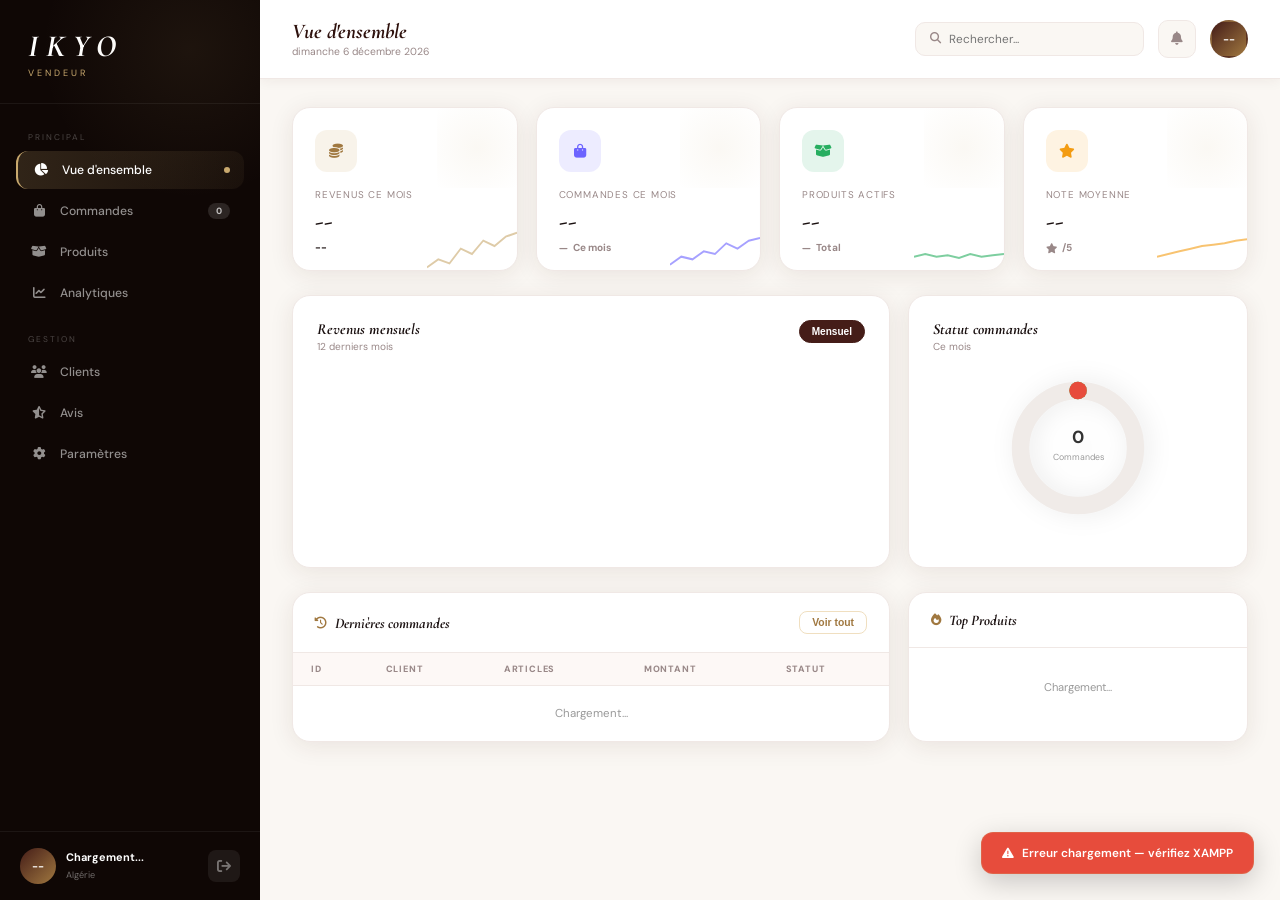
==== commit 4dc25927: "modification" ====
--- a/dashboard.html
+++ b/dashboard.html
@@ -11,77 +11,58 @@
 </head>
 <body>
 
-<!-- ═══════════════════════════════════════
-     SIDEBAR
-═══════════════════════════════════════ -->
+<!-- SIDEBAR -->
 <aside class="sidebar" id="sidebar">
   <div class="sidebar-logo">
     <span class="logo-text">IKYO</span>
     <span class="logo-sub">Vendeur</span>
   </div>
-
   <nav class="sidebar-nav">
     <div class="nav-section-label">Principal</div>
     <a href="#" class="nav-item active" data-page="overview" onclick="dashPage('overview',this)">
-      <i class="fas fa-chart-pie"></i>
-      <span>Vue d'ensemble</span>
-      <div class="nav-dot"></div>
+      <i class="fas fa-chart-pie"></i><span>Vue d'ensemble</span><div class="nav-dot"></div>
     </a>
     <a href="#" class="nav-item" data-page="orders" onclick="dashPage('orders',this)">
-      <i class="fas fa-bag-shopping"></i>
-      <span>Commandes</span>
-      <span class="nav-badge" id="nb-orders">12</span>
+      <i class="fas fa-bag-shopping"></i><span>Commandes</span>
+      <span class="nav-badge" id="nb-orders">0</span>
     </a>
     <a href="#" class="nav-item" data-page="products" onclick="dashPage('products',this)">
-      <i class="fas fa-box-open"></i>
-      <span>Produits</span>
+      <i class="fas fa-box-open"></i><span>Produits</span>
     </a>
     <a href="#" class="nav-item" data-page="analytics" onclick="dashPage('analytics',this)">
-      <i class="fas fa-chart-line"></i>
-      <span>Analytiques</span>
-    </a>
-
+      <i class="fas fa-chart-line"></i><span>Analytiques</span>
+    </a>
     <div class="nav-section-label" style="margin-top:18px">Gestion</div>
     <a href="#" class="nav-item" data-page="customers" onclick="dashPage('customers',this)">
-      <i class="fas fa-users"></i>
-      <span>Clients</span>
+      <i class="fas fa-users"></i><span>Clients</span>
     </a>
     <a href="#" class="nav-item" data-page="reviews" onclick="dashPage('reviews',this)">
-      <i class="fas fa-star-half-stroke"></i>
-      <span>Avis</span>
-      <span class="nav-badge new" id="nb-reviews">3</span>
+      <i class="fas fa-star-half-stroke"></i><span>Avis</span>
     </a>
     <a href="#" class="nav-item" data-page="settings" onclick="dashPage('settings',this)">
-      <i class="fas fa-gear"></i>
-      <span>Paramètres</span>
+      <i class="fas fa-gear"></i><span>Paramètres</span>
     </a>
   </nav>
-
   <div class="sidebar-footer">
     <div class="sidebar-profile">
-      <div class="sp-avatar">MB</div>
+      <div class="sp-avatar">--</div>
       <div class="sp-info">
-        <strong>Mohamed Boutique</strong>
-        <span>Oran, Algérie</span>
-      </div>
-    </div>
-    <a href="index.html" class="btn-logout">
-      <i class="fas fa-arrow-right-from-bracket"></i>
-    </a>
+        <strong>Chargement...</strong>
+        <span>Algérie</span>
+      </div>
+    </div>
+    <a href="index.html" class="btn-logout"><i class="fas fa-arrow-right-from-bracket"></i></a>
   </div>
 </aside>
 
-<!-- Mobile toggle -->
 <button class="sidebar-toggle" id="sidebar-toggle" onclick="toggleSidebar()">
   <i class="fas fa-bars"></i>
 </button>
 
-<!-- ═══════════════════════════════════════
-     MAIN CONTENT
-═══════════════════════════════════════ -->
+<!-- MAIN -->
 <main class="dash-main" id="dash-main">
 
-  <!-- ── TOP BAR ── -->
+  <!-- TOP BAR -->
   <header class="dash-topbar">
     <div class="topbar-left">
       <h1 class="page-title" id="page-title">Vue d'ensemble</h1>
@@ -94,65 +75,30 @@
       </div>
       <button class="topbar-notif" onclick="toggleNotif()">
         <i class="fas fa-bell"></i>
-        <span class="notif-dot"></span>
+        <span class="notif-dot" style="display:none"></span>
       </button>
-      <div class="topbar-avatar">MB</div>
+      <div class="topbar-avatar">--</div>
     </div>
   </header>
 
-  <!-- Notification panel -->
+  <!-- NOTIFICATION PANEL -->
   <div class="notif-panel" id="notif-panel">
     <div class="notif-header">
       <strong>Notifications</strong>
       <button onclick="markAllRead()">Tout lire</button>
     </div>
-    <div class="notif-item unread">
-      <div class="notif-icon order"><i class="fas fa-bag-shopping"></i></div>
-      <div class="notif-body">
-        <strong>Nouvelle commande #IK-2847</strong>
-        <p>Tenue classique × 2 — 14 000 DA</p>
-        <span>Il y a 5 min</span>
-      </div>
-    </div>
-    <div class="notif-item unread">
-      <div class="notif-icon review"><i class="fas fa-star"></i></div>
-      <div class="notif-body">
-        <strong>Nouvel avis 5★</strong>
-        <p>"Livraison rapide, très bon produit !"</p>
-        <span>Il y a 22 min</span>
-      </div>
-    </div>
-    <div class="notif-item unread">
-      <div class="notif-icon alert"><i class="fas fa-triangle-exclamation"></i></div>
-      <div class="notif-body">
-        <strong>Stock faible</strong>
-        <p>Robe d'été — 2 unités restantes</p>
-        <span>Il y a 1h</span>
-      </div>
-    </div>
-    <div class="notif-item">
-      <div class="notif-icon payment"><i class="fas fa-wallet"></i></div>
-      <div class="notif-body">
-        <strong>Paiement reçu</strong>
-        <p>Virement de 45 000 DA</p>
-        <span>Hier, 16:30</span>
-      </div>
-    </div>
-  </div>
-
-  <!-- ══════════════════════════════════
-       PAGE: OVERVIEW
-  ══════════════════════════════════ -->
+    <!-- Rempli par JS -->
+  </div>
+
+  <!-- ══ PAGE OVERVIEW ══ -->
   <div class="dash-page active" id="page-overview">
-
-    <!-- KPI Cards -->
     <div class="kpi-grid">
-      <div class="kpi-card reveal" data-delay="1">
+      <div class="kpi-card">
         <div class="kpi-icon revenue"><i class="fas fa-coins"></i></div>
         <div class="kpi-body">
           <span class="kpi-label">Revenus ce mois</span>
-          <div class="kpi-value" data-target="247500">0 DA</div>
-          <div class="kpi-trend up"><i class="fas fa-arrow-trend-up"></i> +18.4%</div>
+          <div class="kpi-value" id="kpi-revenus">--</div>
+          <div class="kpi-trend" id="kpi-revenus-trend">--</div>
         </div>
         <div class="kpi-sparkline">
           <svg viewBox="0 0 80 30" preserveAspectRatio="none">
@@ -160,12 +106,12 @@
           </svg>
         </div>
       </div>
-      <div class="kpi-card reveal" data-delay="2">
+      <div class="kpi-card">
         <div class="kpi-icon orders"><i class="fas fa-bag-shopping"></i></div>
         <div class="kpi-body">
-          <span class="kpi-label">Commandes</span>
-          <div class="kpi-value" data-target="143">0</div>
-          <div class="kpi-trend up"><i class="fas fa-arrow-trend-up"></i> +6.2%</div>
+          <span class="kpi-label">Commandes ce mois</span>
+          <div class="kpi-value" id="kpi-commandes">--</div>
+          <div class="kpi-trend neutral"><i class="fas fa-minus"></i> Ce mois</div>
         </div>
         <div class="kpi-sparkline">
           <svg viewBox="0 0 80 30" preserveAspectRatio="none">
@@ -173,12 +119,12 @@
           </svg>
         </div>
       </div>
-      <div class="kpi-card reveal" data-delay="3">
+      <div class="kpi-card">
         <div class="kpi-icon products"><i class="fas fa-box-open"></i></div>
         <div class="kpi-body">
           <span class="kpi-label">Produits actifs</span>
-          <div class="kpi-value" data-target="38">0</div>
-          <div class="kpi-trend neutral"><i class="fas fa-minus"></i> Stable</div>
+          <div class="kpi-value" id="kpi-produits">--</div>
+          <div class="kpi-trend neutral"><i class="fas fa-minus"></i> Total</div>
         </div>
         <div class="kpi-sparkline">
           <svg viewBox="0 0 80 30" preserveAspectRatio="none">
@@ -186,12 +132,12 @@
           </svg>
         </div>
       </div>
-      <div class="kpi-card reveal" data-delay="4">
+      <div class="kpi-card">
         <div class="kpi-icon rating"><i class="fas fa-star"></i></div>
         <div class="kpi-body">
           <span class="kpi-label">Note moyenne</span>
-          <div class="kpi-value" data-target="4.8">0</div>
-          <div class="kpi-trend up"><i class="fas fa-arrow-trend-up"></i> +0.2</div>
+          <div class="kpi-value" id="kpi-note">--</div>
+          <div class="kpi-trend neutral"><i class="fas fa-star"></i> /5</div>
         </div>
         <div class="kpi-sparkline">
           <svg viewBox="0 0 80 30" preserveAspectRatio="none">
@@ -201,183 +147,121 @@
       </div>
     </div>
 
-    <!-- Charts Row -->
     <div class="charts-row">
-      <!-- Revenue Chart -->
-      <div class="chart-card reveal" data-delay="1">
+      <div class="chart-card">
         <div class="chart-header">
-          <div>
-            <h3>Revenus mensuels</h3>
-            <p>Janvier — Décembre 2025</p>
-          </div>
+          <div><h3>Revenus mensuels</h3><p>12 derniers mois</p></div>
           <div class="chart-period">
             <button class="period-btn active">Mensuel</button>
-            <button class="period-btn">Hebdo</button>
           </div>
         </div>
         <div class="bar-chart-wrap">
-          <div class="bar-chart" id="revenue-chart">
-            <!-- bars injected by JS -->
-          </div>
+          <div class="bar-chart" id="revenue-chart"></div>
           <div class="bar-chart-labels" id="revenue-labels"></div>
         </div>
       </div>
-
-      <!-- Order status donut -->
-      <div class="chart-card small reveal" data-delay="2">
-        <div class="chart-header">
-          <div><h3>Statut commandes</h3><p>Ce mois</p></div>
-        </div>
+      <div class="chart-card small">
+        <div class="chart-header"><div><h3>Statut commandes</h3><p>Ce mois</p></div></div>
         <div class="donut-wrap">
           <svg class="donut-svg" viewBox="0 0 120 120">
             <circle class="donut-track" cx="60" cy="60" r="46" fill="none" stroke="#f0ebe8" stroke-width="14"/>
             <circle class="donut-seg delivered" cx="60" cy="60" r="46" fill="none" stroke="#27ae60" stroke-width="14"
-              stroke-dasharray="115 174" stroke-dashoffset="0" stroke-linecap="round"/>
+              stroke-dasharray="0 289" stroke-dashoffset="0" stroke-linecap="round"/>
             <circle class="donut-seg transit" cx="60" cy="60" r="46" fill="none" stroke="var(--gold)" stroke-width="14"
-              stroke-dasharray="58 231" stroke-dashoffset="-115" stroke-linecap="round"/>
+              stroke-dasharray="0 289" stroke-dashoffset="0" stroke-linecap="round"/>
             <circle class="donut-seg pending" cx="60" cy="60" r="46" fill="none" stroke="#e74c3c" stroke-width="14"
-              stroke-dasharray="29 260" stroke-dashoffset="-173" stroke-linecap="round"/>
-            <text x="60" y="56" text-anchor="middle" font-size="14" font-weight="700" fill="#333">143</text>
+              stroke-dasharray="0 289" stroke-dashoffset="0" stroke-linecap="round"/>
+            <text x="60" y="56" text-anchor="middle" font-size="14" font-weight="700" fill="#333">0</text>
             <text x="60" y="70" text-anchor="middle" font-size="7" fill="#999">Commandes</text>
           </svg>
-          <div class="donut-legend">
-            <div class="dl-item"><span class="dl-dot" style="background:#27ae60"></span> Livrées <strong>80%</strong></div>
-            <div class="dl-item"><span class="dl-dot" style="background:var(--gold)"></span> En route <strong>14%</strong></div>
-            <div class="dl-item"><span class="dl-dot" style="background:#e74c3c"></span> En attente <strong>6%</strong></div>
-          </div>
-        </div>
-      </div>
-    </div>
-
-    <!-- Recent Orders + Top Products -->
+          <div class="donut-legend"></div>
+        </div>
+      </div>
+    </div>
+
     <div class="tables-row">
-      <!-- Recent Orders -->
-      <div class="table-card reveal" data-delay="1">
+      <div class="table-card">
         <div class="table-header">
           <h3><i class="fas fa-clock-rotate-left"></i> Dernières commandes</h3>
           <button class="btn-see-all" onclick="dashPage('orders', document.querySelector('[data-page=orders]'))">Voir tout</button>
         </div>
         <table class="dash-table">
-          <thead>
-            <tr><th>ID</th><th>Client</th><th>Produit</th><th>Montant</th><th>Statut</th></tr>
-          </thead>
+          <thead><tr><th>ID</th><th>Client</th><th>Articles</th><th>Montant</th><th>Statut</th></tr></thead>
           <tbody id="recent-orders-tbody">
-            <!-- injected by JS -->
+            <tr><td colspan="5" style="text-align:center;padding:20px;color:#999">Chargement...</td></tr>
           </tbody>
         </table>
       </div>
-
-      <!-- Top Products -->
-      <div class="table-card small reveal" data-delay="2">
-        <div class="table-header">
-          <h3><i class="fas fa-fire"></i> Top Produits</h3>
-        </div>
+      <div class="table-card small">
+        <div class="table-header"><h3><i class="fas fa-fire"></i> Top Produits</h3></div>
         <div class="top-products" id="top-products-list">
-          <!-- injected by JS -->
-        </div>
-      </div>
-    </div>
-
-  </div><!-- /page-overview -->
-
-  <!-- ══════════════════════════════════
-       PAGE: ORDERS
-  ══════════════════════════════════ -->
+          <p style="padding:20px;color:#999;text-align:center;font-size:0.8rem">Chargement...</p>
+        </div>
+      </div>
+    </div>
+  </div>
+
+  <!-- ══ PAGE COMMANDES ══ -->
   <div class="dash-page" id="page-orders">
     <div class="page-actions">
       <div class="search-filter">
-        <div class="sf-search"><i class="fas fa-search"></i><input type="text" placeholder="Chercher une commande..." oninput="filterOrders(this.value)"></div>
+        <div class="sf-search">
+          <i class="fas fa-search"></i>
+          <input type="text" placeholder="N° commande ou client..." oninput="filterOrders(this.value)">
+        </div>
         <select class="sf-select" onchange="filterOrderStatus(this.value)">
           <option value="">Tous les statuts</option>
-          <option value="Livrée">Livrée</option>
-          <option value="En transit">En transit</option>
-          <option value="En attente">En attente</option>
-          <option value="Annulée">Annulée</option>
+          <option value="en_attente">En attente</option>
+          <option value="confirmee">Confirmée</option>
+          <option value="en_preparation">En préparation</option>
+          <option value="expediee">Expédiée</option>
+          <option value="en_livraison">En livraison</option>
+          <option value="livree">Livrée</option>
+          <option value="annulee">Annulée</option>
         </select>
       </div>
-      <button class="btn-export" onclick="exportOrders()"><i class="fas fa-download"></i> Exporter</button>
-    </div>
-
+      <button class="btn-export" onclick="exportOrders()"><i class="fas fa-download"></i> Exporter CSV</button>
+    </div>
     <div class="table-card full-width">
       <table class="dash-table full">
         <thead>
           <tr>
-            <th>ID Commande</th>
-            <th>Client</th>
-            <th>Produits</th>
-            <th>Wilaya</th>
-            <th>Montant</th>
-            <th>Date</th>
-            <th>Statut</th>
-            <th>Actions</th>
+            <th>ID Commande</th><th>Client</th><th>Articles</th>
+            <th>Wilaya</th><th>Montant</th><th>Date</th><th>Statut</th><th>Action</th>
           </tr>
         </thead>
         <tbody id="orders-tbody">
-          <!-- injected by JS -->
+          <tr><td colspan="8" style="text-align:center;padding:30px;color:#999">Chargement...</td></tr>
         </tbody>
       </table>
     </div>
   </div>
 
-  <!-- ══════════════════════════════════
-       PAGE: PRODUCTS
-  ══════════════════════════════════ -->
+  <!-- ══ PAGE PRODUITS ══ -->
   <div class="dash-page" id="page-products">
     <div class="page-actions">
       <div class="search-filter">
-        <div class="sf-search"><i class="fas fa-search"></i><input type="text" placeholder="Chercher un produit..." oninput="filterProducts(this.value)"></div>
-        <select class="sf-select">
-          <option>Toutes catégories</option>
-          <option>Mode Femme</option>
-          <option>Mode Homme</option>
-          <option>Accessoires</option>
-        </select>
+        <div class="sf-search">
+          <i class="fas fa-search"></i>
+          <input type="text" placeholder="Chercher un produit..." oninput="filterProducts(this.value)">
+        </div>
       </div>
       <button class="btn-add-product" onclick="openAddProduct()"><i class="fas fa-plus"></i> Ajouter un produit</button>
     </div>
-
     <div class="products-grid" id="products-grid">
-      <!-- injected by JS -->
-    </div>
-  </div>
-
-  <!-- ══════════════════════════════════
-       PAGE: ANALYTICS
-  ══════════════════════════════════ -->
+      <div style="text-align:center;padding:60px;color:#999;grid-column:1/-1">Chargement...</div>
+    </div>
+  </div>
+
+  <!-- ══ PAGE ANALYTICS ══ -->
   <div class="dash-page" id="page-analytics">
-    <div class="analytics-kpis">
-      <div class="akpi-card">
-        <span>Taux de conversion</span>
-        <strong>3.8%</strong>
-        <div class="akpi-bar"><div class="akpi-fill" style="width:38%"></div></div>
-      </div>
-      <div class="akpi-card">
-        <span>Panier moyen</span>
-        <strong>4 800 DA</strong>
-        <div class="akpi-bar"><div class="akpi-fill" style="width:64%"></div></div>
-      </div>
-      <div class="akpi-card">
-        <span>Retours</span>
-        <strong>2.1%</strong>
-        <div class="akpi-bar"><div class="akpi-fill" style="width:21%; background:#e74c3c"></div></div>
-      </div>
-      <div class="akpi-card">
-        <span>Clients fidèles</span>
-        <strong>68%</strong>
-        <div class="akpi-bar"><div class="akpi-fill" style="width:68%; background:#27ae60"></div></div>
-      </div>
-    </div>
-
-    <!-- Wilaya map table -->
-    <div class="chart-card reveal">
-      <div class="chart-header"><div><h3>Ventes par Wilaya</h3><p>Top 8 régions</p></div></div>
+    <div class="chart-card" style="margin-bottom:20px">
+      <div class="chart-header"><div><h3>Ventes par Wilaya</h3><p>Toutes les wilayas</p></div></div>
       <div class="wilaya-bars" id="wilaya-bars">
-        <!-- injected by JS -->
-      </div>
-    </div>
-
-    <!-- Monthly trend line -->
-    <div class="chart-card reveal" style="margin-top:20px">
+        <p style="padding:20px;color:#999;text-align:center">Chargement...</p>
+      </div>
+    </div>
+    <div class="chart-card">
       <div class="chart-header"><div><h3>Évolution des ventes</h3><p>12 derniers mois</p></div></div>
       <div class="line-chart-wrap">
         <svg class="line-chart-svg" viewBox="0 0 600 180" preserveAspectRatio="xMidYMid meet">
@@ -387,120 +271,101 @@
               <stop offset="100%" stop-color="var(--gold)" stop-opacity="0"/>
             </linearGradient>
           </defs>
-          <!-- Grid lines -->
           <line x1="40" y1="20" x2="40" y2="155" stroke="#f0e9e7" stroke-width="1"/>
           <line x1="40" y1="155" x2="590" y2="155" stroke="#f0e9e7" stroke-width="1"/>
-          <!-- Area fill -->
           <path id="area-path" fill="url(#lineGrad)"/>
-          <!-- Line -->
           <path id="line-path" fill="none" stroke="var(--gold)" stroke-width="2" stroke-linecap="round" stroke-linejoin="round"/>
-          <!-- Points -->
           <g id="line-points"></g>
-          <!-- Labels -->
           <g id="line-labels" font-size="8" fill="#aaa" text-anchor="middle"></g>
         </svg>
       </div>
     </div>
   </div>
 
-  <!-- ══════════════════════════════════
-       PAGE: CUSTOMERS
-  ══════════════════════════════════ -->
+  <!-- ══ PAGE CLIENTS ══ -->
   <div class="dash-page" id="page-customers">
     <div class="table-card full-width">
       <div class="table-header">
         <h3><i class="fas fa-users"></i> Mes Clients</h3>
-        <div class="sf-search compact"><i class="fas fa-search"></i><input type="text" placeholder="Chercher..."></div>
       </div>
       <table class="dash-table full">
         <thead>
           <tr><th>Client</th><th>Email</th><th>Wilaya</th><th>Commandes</th><th>Total dépensé</th><th>Dernier achat</th><th>Statut</th></tr>
         </thead>
-        <tbody id="customers-tbody"></tbody>
+        <tbody id="customers-tbody">
+          <tr><td colspan="7" style="text-align:center;padding:30px;color:#999">Chargement...</td></tr>
+        </tbody>
       </table>
     </div>
   </div>
 
-  <!-- ══════════════════════════════════
-       PAGE: REVIEWS
-  ══════════════════════════════════ -->
+  <!-- ══ PAGE AVIS ══ -->
   <div class="dash-page" id="page-reviews">
     <div class="reviews-summary">
       <div class="rs-score">
-        <div class="rs-big">4.8</div>
-        <div class="rs-stars">
-          <i class="fas fa-star"></i><i class="fas fa-star"></i><i class="fas fa-star"></i>
-          <i class="fas fa-star"></i><i class="fas fa-star-half-stroke"></i>
-        </div>
-        <p>Sur 87 avis</p>
+        <div class="rs-big">--</div>
+        <div class="rs-stars" style="color:#f39c12">★★★★★</div>
+        <p>Sur 0 avis</p>
       </div>
       <div class="rs-bars">
-        <div class="rb-row"><span>5★</span><div class="rb-bar"><div class="rb-fill" style="width:72%"></div></div><span>72%</span></div>
-        <div class="rb-row"><span>4★</span><div class="rb-bar"><div class="rb-fill" style="width:18%"></div></div><span>18%</span></div>
-        <div class="rb-row"><span>3★</span><div class="rb-bar"><div class="rb-fill" style="width:6%"></div></div><span>6%</span></div>
-        <div class="rb-row"><span>2★</span><div class="rb-bar"><div class="rb-fill" style="width:3%"></div></div><span>3%</span></div>
-        <div class="rb-row"><span>1★</span><div class="rb-bar"><div class="rb-fill" style="width:1%; background:#e74c3c"></div></div><span>1%</span></div>
-      </div>
-    </div>
-    <div class="reviews-list" id="reviews-list"></div>
-  </div>
-
-  <!-- ══════════════════════════════════
-       PAGE: SETTINGS
-  ══════════════════════════════════ -->
+        <div class="rb-row"><span>5★</span><div class="rb-bar"><div class="rb-fill" style="width:0%"></div></div><span>0%</span></div>
+        <div class="rb-row"><span>4★</span><div class="rb-bar"><div class="rb-fill" style="width:0%"></div></div><span>0%</span></div>
+        <div class="rb-row"><span>3★</span><div class="rb-bar"><div class="rb-fill" style="width:0%"></div></div><span>0%</span></div>
+        <div class="rb-row"><span>2★</span><div class="rb-bar"><div class="rb-fill" style="width:0%"></div></div><span>0%</span></div>
+        <div class="rb-row"><span>1★</span><div class="rb-bar"><div class="rb-fill" style="width:0%;background:#e74c3c"></div></div><span>0%</span></div>
+      </div>
+    </div>
+    <div class="reviews-list" id="reviews-list">
+      <div style="text-align:center;padding:40px;color:#999">Chargement...</div>
+    </div>
+  </div>
+
+  <!-- ══ PAGE SETTINGS ══ -->
   <div class="dash-page" id="page-settings">
     <div class="settings-grid">
       <div class="settings-card">
         <h3><i class="fas fa-store"></i> Mon Magasin</h3>
-        <div class="set-group"><label>Nom du magasin</label><input type="text" value="Mohamed Boutique"></div>
-        <div class="set-group"><label>Wilaya</label><select><option selected>Oran</option><option>Alger</option></select></div>
-        <div class="set-group"><label>Téléphone</label><input type="tel" value="+213 0555 123 456"></div>
-        <div class="set-group"><label>Description</label><textarea>Boutique spécialisée en mode algérienne moderne...</textarea></div>
+        <div class="set-group"><label>Nom du magasin</label><input type="text" id="set-nom-magasin" placeholder="Nom du magasin"></div>
+        <div class="set-group"><label>Téléphone</label><input type="tel" id="set-telephone" placeholder="+213 0XX XX XX XX"></div>
+        <div class="set-group"><label>Description</label><textarea id="set-description" placeholder="Description de votre magasin..."></textarea></div>
         <button class="btn-save" onclick="saveSettings()"><i class="fas fa-check"></i> Sauvegarder</button>
       </div>
       <div class="settings-card">
         <h3><i class="fas fa-bell"></i> Notifications</h3>
         <div class="toggle-row">
-          <div class="tr-info"><strong>Nouvelles commandes</strong><p>Recevoir un email pour chaque commande</p></div>
+          <div class="tr-info"><strong>Nouvelles commandes</strong><p>Email pour chaque commande</p></div>
           <label class="toggle-switch"><input type="checkbox" checked><span class="toggle-slider"></span></label>
         </div>
         <div class="toggle-row">
-          <div class="tr-info"><strong>Avis clients</strong><p>Être notifié des nouveaux avis</p></div>
+          <div class="tr-info"><strong>Avis clients</strong><p>Notification des nouveaux avis</p></div>
           <label class="toggle-switch"><input type="checkbox" checked><span class="toggle-slider"></span></label>
         </div>
         <div class="toggle-row">
-          <div class="tr-info"><strong>Stock faible</strong><p>Alerte quand < 5 unités</p></div>
+          <div class="tr-info"><strong>Stock faible</strong><p>Alerte quand moins de 5 unités</p></div>
           <label class="toggle-switch"><input type="checkbox" checked><span class="toggle-slider"></span></label>
-        </div>
-        <div class="toggle-row">
-          <div class="tr-info"><strong>Rapports hebdo</strong><p>Résumé des performances</p></div>
-          <label class="toggle-switch"><input type="checkbox"><span class="toggle-slider"></span></label>
         </div>
       </div>
       <div class="settings-card">
         <h3><i class="fas fa-lock"></i> Sécurité</h3>
-        <div class="set-group"><label>Email</label><input type="email" value="boutique@example.com"></div>
-        <div class="set-group"><label>Mot de passe actuel</label><input type="password" value="••••••••"></div>
+        <div class="set-group"><label>Email</label><input type="email" id="set-email" placeholder="votre@email.com"></div>
+        <div class="set-group"><label>Mot de passe actuel</label><input type="password" placeholder="••••••••"></div>
         <div class="set-group"><label>Nouveau mot de passe</label><input type="password" placeholder="Minimum 8 caractères"></div>
         <button class="btn-save" onclick="saveSettings()"><i class="fas fa-check"></i> Mettre à jour</button>
       </div>
       <div class="settings-card">
         <h3><i class="fas fa-credit-card"></i> Paiements</h3>
         <div class="bank-info">
-          <div class="bi-row"><span>RIB</span><strong>007 00100 0001234567 89</strong></div>
-          <div class="bi-row"><span>Banque</span><strong>CPA — Agence Oran Centre</strong></div>
-          <div class="bi-row"><span>Virement min.</span><strong>5 000 DA</strong></div>
-        </div>
-        <button class="btn-save" style="margin-top:16px" onclick="saveSettings()"><i class="fas fa-plus"></i> Ajouter un compte</button>
-      </div>
-    </div>
-  </div>
-
-</main><!-- /dash-main -->
-
-<!-- ══════════════════════════════════
-     ADD PRODUCT MODAL
-══════════════════════════════════ -->
+          <div class="bi-row"><span>Mode accepté</span><strong>Espèces à la livraison</strong></div>
+          <div class="bi-row"><span>Virement</span><strong>Disponible bientôt</strong></div>
+          <div class="bi-row"><span>CIB / Dahabia</strong></strong><strong>Disponible bientôt</strong></div>
+        </div>
+      </div>
+    </div>
+  </div>
+
+</main>
+
+<!-- ADD PRODUCT MODAL -->
 <div class="modal-overlay" id="add-product-overlay">
   <div class="modal-box large">
     <button class="modal-close-btn" onclick="closeAddProduct()">✕</button>
@@ -510,14 +375,18 @@
         <div class="mf-group"><label>Nom du produit *</label><input type="text" id="np-name" placeholder="Ex: Robe d'été fleurie"></div>
         <div class="mf-group"><label>Catégorie *</label>
           <select id="np-cat">
-            <option value="">-- Sélectionner --</option>
-            <option>Mode Femme</option><option>Mode Homme</option>
-            <option>Accessoires</option><option>Chaussures</option>
+            <option value="1">Mode Homme</option>
+            <option value="2">Mode Femme</option>
+            <option value="3">Enfants</option>
+            <option value="4">Électronique</option>
+            <option value="5">Maison & Jardin</option>
+            <option value="6">Sport & Loisirs</option>
+            <option value="7">Beauté & Santé</option>
           </select>
         </div>
         <div class="mf-row2">
-          <div class="mf-group"><label>Prix (DA) *</label><input type="number" id="np-price" placeholder="0"></div>
-          <div class="mf-group"><label>Stock *</label><input type="number" id="np-stock" placeholder="0"></div>
+          <div class="mf-group"><label>Prix (DA) *</label><input type="number" id="np-price" placeholder="0" min="0"></div>
+          <div class="mf-group"><label>Stock *</label><input type="number" id="np-stock" placeholder="0" min="0"></div>
         </div>
         <div class="mf-group"><label>Description</label><textarea id="np-desc" placeholder="Décrivez votre produit..."></textarea></div>
       </div>
@@ -525,23 +394,15 @@
         <div class="mf-group"><label>Photos du produit</label>
           <div class="upload-zone" onclick="document.getElementById('np-imgs').click()">
             <i class="fas fa-cloud-arrow-up"></i>
-            <p>Glisser ou cliquer pour ajouter</p>
+            <p>Cliquer pour ajouter des photos</p>
             <small>JPG, PNG — max 5 photos</small>
           </div>
           <input type="file" id="np-imgs" multiple accept="image/*" style="display:none" onchange="previewImgs(this)">
           <div class="img-previews" id="img-previews"></div>
         </div>
         <div class="mf-row2">
-          <div class="mf-group"><label>Tailles disponibles</label><input type="text" placeholder="S, M, L, XL"></div>
-          <div class="mf-group"><label>Couleurs</label><input type="text" placeholder="Rouge, Bleu..."></div>
-        </div>
-        <div class="mf-group">
-          <label>Statut</label>
-          <select id="np-status">
-            <option value="active">Actif (visible en boutique)</option>
-            <option value="draft">Brouillon</option>
-            <option value="sold_out">Rupture de stock</option>
-          </select>
+          <div class="mf-group"><label>Tailles</label><input type="text" id="np-tailles" placeholder="S, M, L, XL"></div>
+          <div class="mf-group"><label>Couleurs</label><input type="text" id="np-couleurs" placeholder="Rouge, Bleu..."></div>
         </div>
       </div>
     </div>
@@ -552,7 +413,6 @@
   </div>
 </div>
 
-<!-- TOAST -->
 <div id="dash-toast"></div>
 
 <script src="dashboard.js"></script>
--- a/luxury-animations.css
+++ b/luxury-animations.css
@@ -1,8 +1,4 @@
-/* ================================================================
-   LUXURY-ANIMATIONS.CSS — IKYO Premium Experience v2
-   Scroll reveals · Parallax · Glass · Gold shimmer · Preloader
-   Page transitions · Tilt 3D · Particles · Pro CSS3 effects
-================================================================ */
+
 
 @import url('https://fonts.googleapis.com/css2?family=Cormorant+Garamond:ital,wght@0,400;0,600;0,700;1,400;1,700&family=DM+Sans:wght@300;400;500;600;700&family=Playfair+Display:ital,wght@0,700;1,700&display=swap');
 
--- a/dashboard.css
+++ b/dashboard.css
@@ -1,7 +1,4 @@
-/* ================================================================
-   DASHBOARD.CSS — IKYO Seller Dashboard
-   Luxury dark sidebar · Glass cards · Animated charts
-================================================================ */
+
 
 @import url('https://fonts.googleapis.com/css2?family=Cormorant+Garamond:ital,wght@0,600;1,700&family=DM+Sans:wght@300;400;500;600;700&display=swap');
 
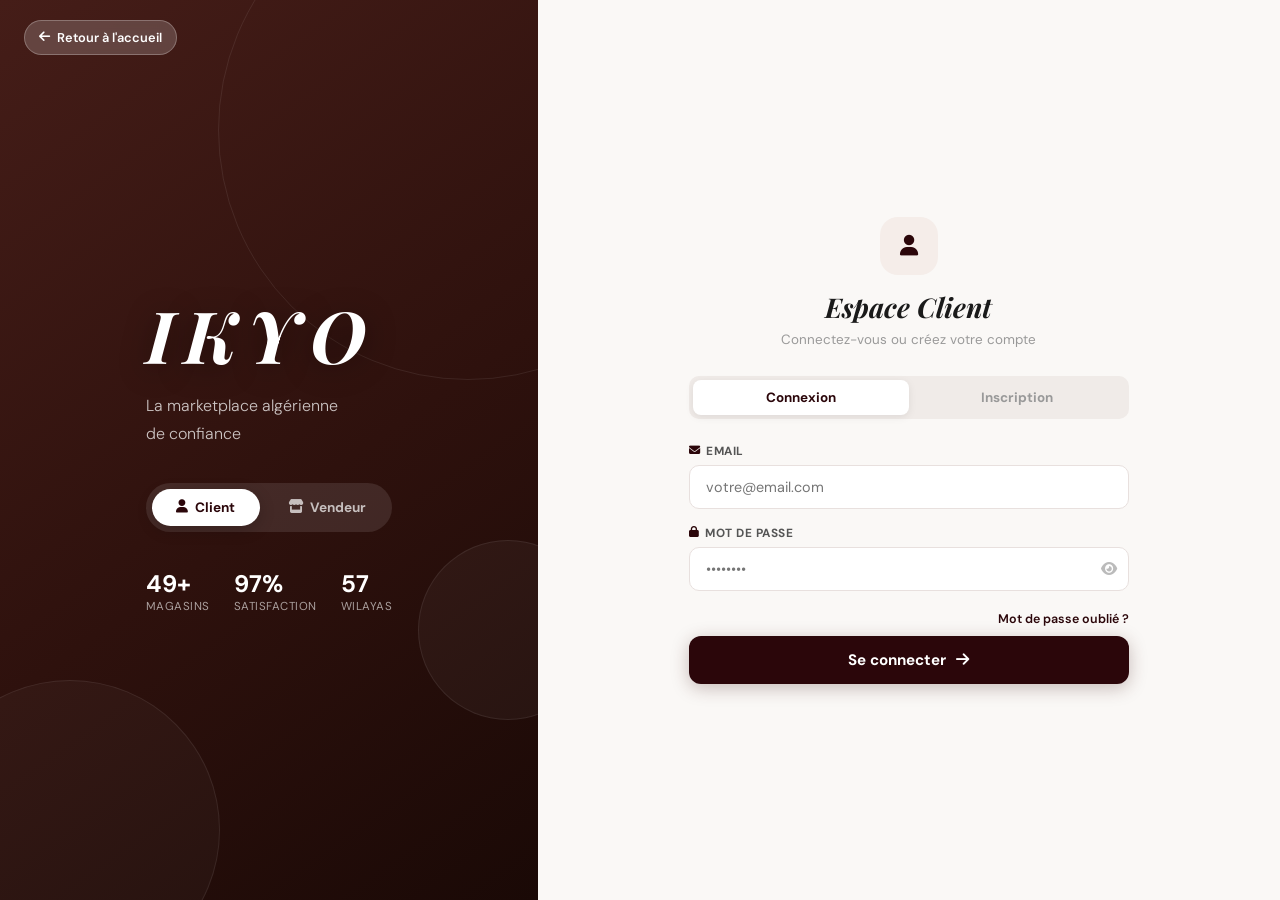
==== commit af0cca7c: "Mise à jour IKYO" ====
--- a/dashboard.html
+++ b/dashboard.html
@@ -1,421 +1,462 @@
 <!DOCTYPE html>
 <html lang="fr">
 <head>
-  <meta charset="UTF-8">
-  <meta name="viewport" content="width=device-width, initial-scale=1.0">
-  <title>IKYO — Tableau de Bord Vendeur</title>
-  <link rel="stylesheet" href="https://cdnjs.cloudflare.com/ajax/libs/font-awesome/6.5.1/css/all.min.css">
-  <link href="https://fonts.googleapis.com/css2?family=Cormorant+Garamond:ital,wght@0,600;0,700;1,700&family=DM+Sans:wght@300;400;500;600;700&display=swap" rel="stylesheet">
-  <link rel="stylesheet" href="luxury-animations.css">
-  <link rel="stylesheet" href="dashboard.css">
+    <meta charset="UTF-8">
+    <meta name="viewport" content="width=device-width, initial-scale=1.0">
+    <title>IKYO – Dashboard Vendeur</title>
+    <link rel="stylesheet" href="https://cdnjs.cloudflare.com/ajax/libs/font-awesome/6.5.1/css/all.min.css">
+    <style>
+        * { margin:0; padding:0; box-sizing:border-box; font-family:'Segoe UI',sans-serif; }
+        body { background:#f5f5f5; }
+        .header { background:#451d18; color:white; padding:15px 20px; display:flex; justify-content:space-between; align-items:center; flex-wrap:wrap; }
+        .main { padding:20px; }
+        .stats { display:grid; grid-template-columns:repeat(4,1fr); gap:20px; margin-bottom:30px; }
+        .stat-card { background:white; padding:20px; border-radius:12px; text-align:center; }
+        .stat-card .value { font-size:28px; font-weight:bold; color:#451d18; margin-top:10px; }
+        .card { background:white; border-radius:12px; padding:20px; margin-bottom:25px; }
+        table { width:100%; border-collapse:collapse; }
+        th, td { padding:12px; text-align:left; border-bottom:1px solid #eee; }
+        th { background:#f8f9fa; }
+        button { background:#451d18; color:white; border:none; padding:8px 16px; border-radius:6px; cursor:pointer; }
+        input, select, textarea { width:100%; padding:10px; margin:8px 0; border:1px solid #ddd; border-radius:6px; }
+        .status { padding:4px 12px; border-radius:20px; font-size:12px; display:inline-block; }
+        .status.livree { background:#27ae60; color:white; }
+        .status.en_attente { background:#f39c12; color:white; }
+        .status.confirmee { background:#3498db; color:white; }
+        .logout-btn { background:#e74c3c; padding:10px 20px; border-radius:6px; cursor:pointer; display:inline-block; }
+        .nav { display:flex; gap:10px; margin-bottom:20px; flex-wrap:wrap; }
+        .nav a { background:#ddd; color:#333; padding:10px 20px; border-radius:6px; text-decoration:none; cursor:pointer; }
+        .nav a.active { background:#451d18; color:white; }
+        .page { display:none; }
+        .page.active { display:block; }
+        .btn-gps { background:#27ae60; margin-right:5px; padding:5px 10px; font-size:12px; }
+        .btn-gps:hover { background:#219a52; }
+        .modal { display:none; position:fixed; top:0; left:0; width:100%; height:100%; background:rgba(0,0,0,0.5); justify-content:center; align-items:center; z-index:1000; }
+        .modal-content { background:white; padding:20px; border-radius:10px; width:500px; max-width:90%; }
+        .modal-buttons { display:flex; gap:10px; margin-top:15px; }
+        @media (max-width:768px) { .stats { grid-template-columns:repeat(2,1fr); } table { display:block; overflow-x:auto; } }
+    </style>
 </head>
 <body>
 
-<!-- SIDEBAR -->
-<aside class="sidebar" id="sidebar">
-  <div class="sidebar-logo">
-    <span class="logo-text">IKYO</span>
-    <span class="logo-sub">Vendeur</span>
-  </div>
-  <nav class="sidebar-nav">
-    <div class="nav-section-label">Principal</div>
-    <a href="#" class="nav-item active" data-page="overview" onclick="dashPage('overview',this)">
-      <i class="fas fa-chart-pie"></i><span>Vue d'ensemble</span><div class="nav-dot"></div>
-    </a>
-    <a href="#" class="nav-item" data-page="orders" onclick="dashPage('orders',this)">
-      <i class="fas fa-bag-shopping"></i><span>Commandes</span>
-      <span class="nav-badge" id="nb-orders">0</span>
-    </a>
-    <a href="#" class="nav-item" data-page="products" onclick="dashPage('products',this)">
-      <i class="fas fa-box-open"></i><span>Produits</span>
-    </a>
-    <a href="#" class="nav-item" data-page="analytics" onclick="dashPage('analytics',this)">
-      <i class="fas fa-chart-line"></i><span>Analytiques</span>
-    </a>
-    <div class="nav-section-label" style="margin-top:18px">Gestion</div>
-    <a href="#" class="nav-item" data-page="customers" onclick="dashPage('customers',this)">
-      <i class="fas fa-users"></i><span>Clients</span>
-    </a>
-    <a href="#" class="nav-item" data-page="reviews" onclick="dashPage('reviews',this)">
-      <i class="fas fa-star-half-stroke"></i><span>Avis</span>
-    </a>
-    <a href="#" class="nav-item" data-page="settings" onclick="dashPage('settings',this)">
-      <i class="fas fa-gear"></i><span>Paramètres</span>
-    </a>
-  </nav>
-  <div class="sidebar-footer">
-    <div class="sidebar-profile">
-      <div class="sp-avatar">--</div>
-      <div class="sp-info">
-        <strong>Chargement...</strong>
-        <span>Algérie</span>
-      </div>
-    </div>
-    <a href="index.html" class="btn-logout"><i class="fas fa-arrow-right-from-bracket"></i></a>
-  </div>
-</aside>
-
-<button class="sidebar-toggle" id="sidebar-toggle" onclick="toggleSidebar()">
-  <i class="fas fa-bars"></i>
-</button>
-
-<!-- MAIN -->
-<main class="dash-main" id="dash-main">
-
-  <!-- TOP BAR -->
-  <header class="dash-topbar">
-    <div class="topbar-left">
-      <h1 class="page-title" id="page-title">Vue d'ensemble</h1>
-      <p class="page-date" id="page-date"></p>
-    </div>
-    <div class="topbar-right">
-      <div class="topbar-search">
-        <i class="fas fa-search"></i>
-        <input type="text" placeholder="Rechercher...">
-      </div>
-      <button class="topbar-notif" onclick="toggleNotif()">
-        <i class="fas fa-bell"></i>
-        <span class="notif-dot" style="display:none"></span>
-      </button>
-      <div class="topbar-avatar">--</div>
-    </div>
-  </header>
-
-  <!-- NOTIFICATION PANEL -->
-  <div class="notif-panel" id="notif-panel">
-    <div class="notif-header">
-      <strong>Notifications</strong>
-      <button onclick="markAllRead()">Tout lire</button>
-    </div>
-    <!-- Rempli par JS -->
-  </div>
-
-  <!-- ══ PAGE OVERVIEW ══ -->
-  <div class="dash-page active" id="page-overview">
-    <div class="kpi-grid">
-      <div class="kpi-card">
-        <div class="kpi-icon revenue"><i class="fas fa-coins"></i></div>
-        <div class="kpi-body">
-          <span class="kpi-label">Revenus ce mois</span>
-          <div class="kpi-value" id="kpi-revenus">--</div>
-          <div class="kpi-trend" id="kpi-revenus-trend">--</div>
-        </div>
-        <div class="kpi-sparkline">
-          <svg viewBox="0 0 80 30" preserveAspectRatio="none">
-            <polyline points="0,28 10,22 20,25 30,14 40,18 50,8 60,12 70,5 80,2" fill="none" stroke="var(--gold)" stroke-width="1.5"/>
-          </svg>
-        </div>
-      </div>
-      <div class="kpi-card">
-        <div class="kpi-icon orders"><i class="fas fa-bag-shopping"></i></div>
-        <div class="kpi-body">
-          <span class="kpi-label">Commandes ce mois</span>
-          <div class="kpi-value" id="kpi-commandes">--</div>
-          <div class="kpi-trend neutral"><i class="fas fa-minus"></i> Ce mois</div>
-        </div>
-        <div class="kpi-sparkline">
-          <svg viewBox="0 0 80 30" preserveAspectRatio="none">
-            <polyline points="0,26 10,20 20,22 30,16 40,18 50,10 60,14 70,8 80,6" fill="none" stroke="#6c63ff" stroke-width="1.5"/>
-          </svg>
-        </div>
-      </div>
-      <div class="kpi-card">
-        <div class="kpi-icon products"><i class="fas fa-box-open"></i></div>
-        <div class="kpi-body">
-          <span class="kpi-label">Produits actifs</span>
-          <div class="kpi-value" id="kpi-produits">--</div>
-          <div class="kpi-trend neutral"><i class="fas fa-minus"></i> Total</div>
-        </div>
-        <div class="kpi-sparkline">
-          <svg viewBox="0 0 80 30" preserveAspectRatio="none">
-            <polyline points="0,20 10,18 20,20 30,19 40,21 50,18 60,20 70,19 80,18" fill="none" stroke="#27ae60" stroke-width="1.5"/>
-          </svg>
-        </div>
-      </div>
-      <div class="kpi-card">
-        <div class="kpi-icon rating"><i class="fas fa-star"></i></div>
-        <div class="kpi-body">
-          <span class="kpi-label">Note moyenne</span>
-          <div class="kpi-value" id="kpi-note">--</div>
-          <div class="kpi-trend neutral"><i class="fas fa-star"></i> /5</div>
-        </div>
-        <div class="kpi-sparkline">
-          <svg viewBox="0 0 80 30" preserveAspectRatio="none">
-            <polyline points="0,20 10,18 20,16 30,14 40,12 50,11 60,10 70,8 80,7" fill="none" stroke="#f39c12" stroke-width="1.5"/>
-          </svg>
-        </div>
-      </div>
-    </div>
-
-    <div class="charts-row">
-      <div class="chart-card">
-        <div class="chart-header">
-          <div><h3>Revenus mensuels</h3><p>12 derniers mois</p></div>
-          <div class="chart-period">
-            <button class="period-btn active">Mensuel</button>
-          </div>
-        </div>
-        <div class="bar-chart-wrap">
-          <div class="bar-chart" id="revenue-chart"></div>
-          <div class="bar-chart-labels" id="revenue-labels"></div>
-        </div>
-      </div>
-      <div class="chart-card small">
-        <div class="chart-header"><div><h3>Statut commandes</h3><p>Ce mois</p></div></div>
-        <div class="donut-wrap">
-          <svg class="donut-svg" viewBox="0 0 120 120">
-            <circle class="donut-track" cx="60" cy="60" r="46" fill="none" stroke="#f0ebe8" stroke-width="14"/>
-            <circle class="donut-seg delivered" cx="60" cy="60" r="46" fill="none" stroke="#27ae60" stroke-width="14"
-              stroke-dasharray="0 289" stroke-dashoffset="0" stroke-linecap="round"/>
-            <circle class="donut-seg transit" cx="60" cy="60" r="46" fill="none" stroke="var(--gold)" stroke-width="14"
-              stroke-dasharray="0 289" stroke-dashoffset="0" stroke-linecap="round"/>
-            <circle class="donut-seg pending" cx="60" cy="60" r="46" fill="none" stroke="#e74c3c" stroke-width="14"
-              stroke-dasharray="0 289" stroke-dashoffset="0" stroke-linecap="round"/>
-            <text x="60" y="56" text-anchor="middle" font-size="14" font-weight="700" fill="#333">0</text>
-            <text x="60" y="70" text-anchor="middle" font-size="7" fill="#999">Commandes</text>
-          </svg>
-          <div class="donut-legend"></div>
-        </div>
-      </div>
-    </div>
-
-    <div class="tables-row">
-      <div class="table-card">
-        <div class="table-header">
-          <h3><i class="fas fa-clock-rotate-left"></i> Dernières commandes</h3>
-          <button class="btn-see-all" onclick="dashPage('orders', document.querySelector('[data-page=orders]'))">Voir tout</button>
-        </div>
-        <table class="dash-table">
-          <thead><tr><th>ID</th><th>Client</th><th>Articles</th><th>Montant</th><th>Statut</th></tr></thead>
-          <tbody id="recent-orders-tbody">
-            <tr><td colspan="5" style="text-align:center;padding:20px;color:#999">Chargement...</td></tr>
-          </tbody>
-        </table>
-      </div>
-      <div class="table-card small">
-        <div class="table-header"><h3><i class="fas fa-fire"></i> Top Produits</h3></div>
-        <div class="top-products" id="top-products-list">
-          <p style="padding:20px;color:#999;text-align:center;font-size:0.8rem">Chargement...</p>
-        </div>
-      </div>
-    </div>
-  </div>
-
-  <!-- ══ PAGE COMMANDES ══ -->
-  <div class="dash-page" id="page-orders">
-    <div class="page-actions">
-      <div class="search-filter">
-        <div class="sf-search">
-          <i class="fas fa-search"></i>
-          <input type="text" placeholder="N° commande ou client..." oninput="filterOrders(this.value)">
-        </div>
-        <select class="sf-select" onchange="filterOrderStatus(this.value)">
-          <option value="">Tous les statuts</option>
-          <option value="en_attente">En attente</option>
-          <option value="confirmee">Confirmée</option>
-          <option value="en_preparation">En préparation</option>
-          <option value="expediee">Expédiée</option>
-          <option value="en_livraison">En livraison</option>
-          <option value="livree">Livrée</option>
-          <option value="annulee">Annulée</option>
-        </select>
-      </div>
-      <button class="btn-export" onclick="exportOrders()"><i class="fas fa-download"></i> Exporter CSV</button>
-    </div>
-    <div class="table-card full-width">
-      <table class="dash-table full">
-        <thead>
-          <tr>
-            <th>ID Commande</th><th>Client</th><th>Articles</th>
-            <th>Wilaya</th><th>Montant</th><th>Date</th><th>Statut</th><th>Action</th>
-          </tr>
-        </thead>
-        <tbody id="orders-tbody">
-          <tr><td colspan="8" style="text-align:center;padding:30px;color:#999">Chargement...</td></tr>
-        </tbody>
-      </table>
-    </div>
-  </div>
-
-  <!-- ══ PAGE PRODUITS ══ -->
-  <div class="dash-page" id="page-products">
-    <div class="page-actions">
-      <div class="search-filter">
-        <div class="sf-search">
-          <i class="fas fa-search"></i>
-          <input type="text" placeholder="Chercher un produit..." oninput="filterProducts(this.value)">
-        </div>
-      </div>
-      <button class="btn-add-product" onclick="openAddProduct()"><i class="fas fa-plus"></i> Ajouter un produit</button>
-    </div>
-    <div class="products-grid" id="products-grid">
-      <div style="text-align:center;padding:60px;color:#999;grid-column:1/-1">Chargement...</div>
-    </div>
-  </div>
-
-  <!-- ══ PAGE ANALYTICS ══ -->
-  <div class="dash-page" id="page-analytics">
-    <div class="chart-card" style="margin-bottom:20px">
-      <div class="chart-header"><div><h3>Ventes par Wilaya</h3><p>Toutes les wilayas</p></div></div>
-      <div class="wilaya-bars" id="wilaya-bars">
-        <p style="padding:20px;color:#999;text-align:center">Chargement...</p>
-      </div>
-    </div>
-    <div class="chart-card">
-      <div class="chart-header"><div><h3>Évolution des ventes</h3><p>12 derniers mois</p></div></div>
-      <div class="line-chart-wrap">
-        <svg class="line-chart-svg" viewBox="0 0 600 180" preserveAspectRatio="xMidYMid meet">
-          <defs>
-            <linearGradient id="lineGrad" x1="0" y1="0" x2="0" y2="1">
-              <stop offset="0%" stop-color="var(--gold)" stop-opacity="0.3"/>
-              <stop offset="100%" stop-color="var(--gold)" stop-opacity="0"/>
-            </linearGradient>
-          </defs>
-          <line x1="40" y1="20" x2="40" y2="155" stroke="#f0e9e7" stroke-width="1"/>
-          <line x1="40" y1="155" x2="590" y2="155" stroke="#f0e9e7" stroke-width="1"/>
-          <path id="area-path" fill="url(#lineGrad)"/>
-          <path id="line-path" fill="none" stroke="var(--gold)" stroke-width="2" stroke-linecap="round" stroke-linejoin="round"/>
-          <g id="line-points"></g>
-          <g id="line-labels" font-size="8" fill="#aaa" text-anchor="middle"></g>
-        </svg>
-      </div>
-    </div>
-  </div>
-
-  <!-- ══ PAGE CLIENTS ══ -->
-  <div class="dash-page" id="page-customers">
-    <div class="table-card full-width">
-      <div class="table-header">
-        <h3><i class="fas fa-users"></i> Mes Clients</h3>
-      </div>
-      <table class="dash-table full">
-        <thead>
-          <tr><th>Client</th><th>Email</th><th>Wilaya</th><th>Commandes</th><th>Total dépensé</th><th>Dernier achat</th><th>Statut</th></tr>
-        </thead>
-        <tbody id="customers-tbody">
-          <tr><td colspan="7" style="text-align:center;padding:30px;color:#999">Chargement...</td></tr>
-        </tbody>
-      </table>
-    </div>
-  </div>
-
-  <!-- ══ PAGE AVIS ══ -->
-  <div class="dash-page" id="page-reviews">
-    <div class="reviews-summary">
-      <div class="rs-score">
-        <div class="rs-big">--</div>
-        <div class="rs-stars" style="color:#f39c12">★★★★★</div>
-        <p>Sur 0 avis</p>
-      </div>
-      <div class="rs-bars">
-        <div class="rb-row"><span>5★</span><div class="rb-bar"><div class="rb-fill" style="width:0%"></div></div><span>0%</span></div>
-        <div class="rb-row"><span>4★</span><div class="rb-bar"><div class="rb-fill" style="width:0%"></div></div><span>0%</span></div>
-        <div class="rb-row"><span>3★</span><div class="rb-bar"><div class="rb-fill" style="width:0%"></div></div><span>0%</span></div>
-        <div class="rb-row"><span>2★</span><div class="rb-bar"><div class="rb-fill" style="width:0%"></div></div><span>0%</span></div>
-        <div class="rb-row"><span>1★</span><div class="rb-bar"><div class="rb-fill" style="width:0%;background:#e74c3c"></div></div><span>0%</span></div>
-      </div>
-    </div>
-    <div class="reviews-list" id="reviews-list">
-      <div style="text-align:center;padding:40px;color:#999">Chargement...</div>
-    </div>
-  </div>
-
-  <!-- ══ PAGE SETTINGS ══ -->
-  <div class="dash-page" id="page-settings">
-    <div class="settings-grid">
-      <div class="settings-card">
-        <h3><i class="fas fa-store"></i> Mon Magasin</h3>
-        <div class="set-group"><label>Nom du magasin</label><input type="text" id="set-nom-magasin" placeholder="Nom du magasin"></div>
-        <div class="set-group"><label>Téléphone</label><input type="tel" id="set-telephone" placeholder="+213 0XX XX XX XX"></div>
-        <div class="set-group"><label>Description</label><textarea id="set-description" placeholder="Description de votre magasin..."></textarea></div>
-        <button class="btn-save" onclick="saveSettings()"><i class="fas fa-check"></i> Sauvegarder</button>
-      </div>
-      <div class="settings-card">
-        <h3><i class="fas fa-bell"></i> Notifications</h3>
-        <div class="toggle-row">
-          <div class="tr-info"><strong>Nouvelles commandes</strong><p>Email pour chaque commande</p></div>
-          <label class="toggle-switch"><input type="checkbox" checked><span class="toggle-slider"></span></label>
-        </div>
-        <div class="toggle-row">
-          <div class="tr-info"><strong>Avis clients</strong><p>Notification des nouveaux avis</p></div>
-          <label class="toggle-switch"><input type="checkbox" checked><span class="toggle-slider"></span></label>
-        </div>
-        <div class="toggle-row">
-          <div class="tr-info"><strong>Stock faible</strong><p>Alerte quand moins de 5 unités</p></div>
-          <label class="toggle-switch"><input type="checkbox" checked><span class="toggle-slider"></span></label>
-        </div>
-      </div>
-      <div class="settings-card">
-        <h3><i class="fas fa-lock"></i> Sécurité</h3>
-        <div class="set-group"><label>Email</label><input type="email" id="set-email" placeholder="votre@email.com"></div>
-        <div class="set-group"><label>Mot de passe actuel</label><input type="password" placeholder="••••••••"></div>
-        <div class="set-group"><label>Nouveau mot de passe</label><input type="password" placeholder="Minimum 8 caractères"></div>
-        <button class="btn-save" onclick="saveSettings()"><i class="fas fa-check"></i> Mettre à jour</button>
-      </div>
-      <div class="settings-card">
-        <h3><i class="fas fa-credit-card"></i> Paiements</h3>
-        <div class="bank-info">
-          <div class="bi-row"><span>Mode accepté</span><strong>Espèces à la livraison</strong></div>
-          <div class="bi-row"><span>Virement</span><strong>Disponible bientôt</strong></div>
-          <div class="bi-row"><span>CIB / Dahabia</strong></strong><strong>Disponible bientôt</strong></div>
-        </div>
-      </div>
-    </div>
-  </div>
-
-</main>
-
-<!-- ADD PRODUCT MODAL -->
-<div class="modal-overlay" id="add-product-overlay">
-  <div class="modal-box large">
-    <button class="modal-close-btn" onclick="closeAddProduct()">✕</button>
-    <h2 class="modal-title"><i class="fas fa-box-open"></i> Ajouter un Produit</h2>
-    <div class="modal-form-grid">
-      <div class="mfg-col">
-        <div class="mf-group"><label>Nom du produit *</label><input type="text" id="np-name" placeholder="Ex: Robe d'été fleurie"></div>
-        <div class="mf-group"><label>Catégorie *</label>
-          <select id="np-cat">
+<div class="header">
+    <h2><i class="fas fa-store"></i> IKYO Dashboard</h2>
+    <div>
+        <span id="userName" style="margin-right:15px;"></span>
+        <button class="logout-btn" onclick="logout()"><i class="fas fa-sign-out-alt"></i> Déconnexion</button>
+    </div>
+</div>
+
+<div class="main">
+    <div class="nav">
+        <a class="active" onclick="showPage('stats')"><i class="fas fa-chart-line"></i> Dashboard</a>
+        <a onclick="showPage('products')"><i class="fas fa-box"></i> Produits</a>
+        <a onclick="showPage('orders')"><i class="fas fa-shopping-cart"></i> Commandes</a>
+        <a onclick="showPage('settings')"><i class="fas fa-cog"></i> Paramètres</a>
+    </div>
+
+    <!-- Dashboard -->
+    <div id="stats-page" class="page active">
+        <div class="stats">
+            <div class="stat-card"><h3>💰 Revenus</h3><div class="value" id="revenus">0 DA</div></div>
+            <div class="stat-card"><h3>📦 Commandes</h3><div class="value" id="commandes">0</div></div>
+            <div class="stat-card"><h3>🏷️ Produits</h3><div class="value" id="produits">0</div></div>
+            <div class="stat-card"><h3>⭐ Note</h3><div class="value" id="note">0.0</div></div>
+        </div>
+        <div class="card">
+            <h3>📋 Dernières commandes</h3>
+            <table><thead>乳<th>N°</th><th>Client</th><th>Total</th><th>Statut</th></tr></thead><tbody id="recent-orders"></tbody></table>
+        </div>
+    </div>
+
+    <!-- Produits -->
+    <div id="products-page" class="page">
+        <div class="card">
+            <h3>🛍️ Mes produits <button onclick="openProductModal()" style="float:right"><i class="fas fa-plus"></i> Ajouter</button></h3>
+            <table><thead>乳<th>Nom</th><th>Prix</th><th>Stock</th><th>Action</th></tr></thead><tbody id="products-list"></tbody></table>
+        </div>
+    </div>
+
+    <!-- Commandes avec GPS -->
+    <div id="orders-page" class="page">
+        <div class="card">
+            <h3>🚚 Toutes les commandes <button class="btn-gps" onclick="refreshOrders()" style="float:right"><i class="fas fa-refresh"></i> Rafraîchir</button></h3>
+            <div style="overflow-x:auto">
+                <table>
+                    <thead>
+                        <tr>
+                            <th>N°</th>
+                            <th>Client</th>
+                            <th>Total</th>
+                            <th>Statut</th>
+                            <th>GPS</th>
+                            <th>Action</th>
+                        </tr>
+                    </thead>
+                    <tbody id="orders-list"></tbody>
+                </table>
+            </div>
+        </div>
+    </div>
+
+    <!-- Paramètres -->
+    <div id="settings-page" class="page">
+        <div class="card">
+            <h3>⚙️ Paramètres</h3>
+            <label>Nom du magasin</label><input type="text" id="shop-name">
+            <label>Téléphone</label><input type="text" id="shop-phone">
+            <label>Description</label><textarea id="shop-desc" rows="3"></textarea>
+            <label>📍 Position GPS du magasin</label>
+            <div style="display:flex; gap:10px;">
+                <input type="text" id="shop-lat" placeholder="Latitude">
+                <input type="text" id="shop-lng" placeholder="Longitude">
+                <button onclick="getCurrentLocation()" style="width:auto;">📍 Ma position</button>
+            </div>
+            <button onclick="saveSettings()" style="margin-top:15px;">Sauvegarder</button>
+        </div>
+    </div>
+</div>
+
+<!-- Modal Ajout Produit -->
+<div id="productModal" class="modal">
+    <div class="modal-content">
+        <h3>➕ Ajouter un produit</h3>
+        <input type="text" id="p-name" placeholder="Nom">
+        <textarea id="p-desc" placeholder="Description"></textarea>
+        <input type="number" id="p-price" placeholder="Prix (DA)">
+        <input type="number" id="p-stock" placeholder="Stock">
+        <select id="p-category">
             <option value="1">Mode Homme</option>
             <option value="2">Mode Femme</option>
             <option value="3">Enfants</option>
-            <option value="4">Électronique</option>
-            <option value="5">Maison & Jardin</option>
-            <option value="6">Sport & Loisirs</option>
-            <option value="7">Beauté & Santé</option>
-          </select>
-        </div>
-        <div class="mf-row2">
-          <div class="mf-group"><label>Prix (DA) *</label><input type="number" id="np-price" placeholder="0" min="0"></div>
-          <div class="mf-group"><label>Stock *</label><input type="number" id="np-stock" placeholder="0" min="0"></div>
-        </div>
-        <div class="mf-group"><label>Description</label><textarea id="np-desc" placeholder="Décrivez votre produit..."></textarea></div>
-      </div>
-      <div class="mfg-col">
-        <div class="mf-group"><label>Photos du produit</label>
-          <div class="upload-zone" onclick="document.getElementById('np-imgs').click()">
-            <i class="fas fa-cloud-arrow-up"></i>
-            <p>Cliquer pour ajouter des photos</p>
-            <small>JPG, PNG — max 5 photos</small>
-          </div>
-          <input type="file" id="np-imgs" multiple accept="image/*" style="display:none" onchange="previewImgs(this)">
-          <div class="img-previews" id="img-previews"></div>
-        </div>
-        <div class="mf-row2">
-          <div class="mf-group"><label>Tailles</label><input type="text" id="np-tailles" placeholder="S, M, L, XL"></div>
-          <div class="mf-group"><label>Couleurs</label><input type="text" id="np-couleurs" placeholder="Rouge, Bleu..."></div>
-        </div>
-      </div>
-    </div>
-    <div class="modal-actions">
-      <button class="btn-cancel" onclick="closeAddProduct()">Annuler</button>
-      <button class="btn-save-product" onclick="saveProduct()"><i class="fas fa-check"></i> Publier le produit</button>
-    </div>
-  </div>
+        </select>
+        <div class="modal-buttons">
+            <button onclick="saveProduct()">Enregistrer</button>
+            <button onclick="closeProductModal()">Annuler</button>
+        </div>
+    </div>
 </div>
 
-<div id="dash-toast"></div>
-
-<script src="dashboard.js"></script>
-<script src="luxury.js"></script>
+<!-- Modal GPS -->
+<div id="gpsModal" class="modal">
+    <div class="modal-content">
+        <h3>📍 Suivi GPS de la commande</h3>
+        <div id="gpsInfo">Chargement...</div>
+        <div id="gpsMap" style="height:200px; background:#f0f0f0; margin:10px 0; border-radius:8px; display:flex; align-items:center; justify-content:center;">
+            <i class="fas fa-map-marker-alt" style="font-size:40px; color:#451d18;"></i>
+        </div>
+        <button onclick="updateLivePosition()" style="width:100%; margin-top:10px;">
+            <i class="fas fa-location-dot"></i> Envoyer ma position actuelle
+        </button>
+        <div class="modal-buttons">
+            <button onclick="closeGpsModal()">Fermer</button>
+        </div>
+    </div>
+</div>
+
+<script>
+const API_URL = 'http://localhost/ikyo/api/';
+let vendeur = null;
+let allOrders = [];
+let currentOrderId = null;
+
+// Vérification connexion
+try {
+    const v = localStorage.getItem('vendeur');
+    if(v) {
+        vendeur = JSON.parse(v);
+        document.getElementById('userName').innerHTML = vendeur.nom_magasin || 'Vendeur';
+    } else {
+        window.location.href = 'login.html';
+    }
+} catch(e) {
+    window.location.href = 'login.html';
+}
+
+function showPage(page) {
+    document.querySelectorAll('.page').forEach(p => p.classList.remove('active'));
+    document.getElementById(page + '-page').classList.add('active');
+    document.querySelectorAll('.nav a').forEach(a => a.classList.remove('active'));
+    if(event && event.target) event.target.classList.add('active');
+    
+    if(page === 'stats') { loadStats(); loadRecentOrders(); }
+    if(page === 'products') loadProducts();
+    if(page === 'orders') loadOrders();
+    if(page === 'settings') loadSettings();
+}
+
+// STATS
+async function loadStats() {
+    try {
+        const res = await fetch(API_URL + 'dashboard.php?action=stats');
+        const data = await res.json();
+        if(data.success) {
+            document.getElementById('revenus').innerHTML = (data.revenus || 0).toLocaleString() + ' DA';
+            document.getElementById('commandes').innerHTML = data.nb_commandes || 0;
+            document.getElementById('produits').innerHTML = data.nb_produits || 0;
+            document.getElementById('note').innerHTML = (data.note_moyenne || 0).toFixed(1);
+        }
+    } catch(e) { console.error(e); }
+}
+
+async function loadRecentOrders() {
+    try {
+        const res = await fetch(API_URL + 'dashboard.php?action=commandes&limite=5');
+        const data = await res.json();
+        if(data.success && data.commandes) {
+            document.getElementById('recent-orders').innerHTML = data.commandes.map(c => `
+                <tr>
+                    <td>${c.numero_commande || '-'}</td>
+                    <td>${c.client_nom || '-'}</td>
+                    <td>${(c.total_final || 0).toLocaleString()} DA</td>
+                    <td><span class="status ${c.statut}">${c.statut}</span></td>
+                </tr>
+            `).join('');
+        }
+    } catch(e) { console.error(e); }
+}
+
+// PRODUITS
+async function loadProducts() {
+    try {
+        const res = await fetch(API_URL + 'dashboard.php?action=produits');
+        const data = await res.json();
+        if(data.success && data.produits) {
+            document.getElementById('products-list').innerHTML = data.produits.map(p => `
+                <tr>
+                    <td>${p.nom}</td>
+                    <td>${(p.prix || 0).toLocaleString()} DA</td>
+                    <td>${p.stock || 0}</td>
+                    <td><button onclick="deleteProduct(${p.id})" style="background:#e74c3c">Supprimer</button></td>
+                </tr>
+            `).join('');
+        }
+    } catch(e) { console.error(e); }
+}
+
+function openProductModal() { document.getElementById('productModal').style.display = 'flex'; }
+function closeProductModal() { document.getElementById('productModal').style.display = 'none'; }
+
+async function saveProduct() {
+    const data = {
+        nom: document.getElementById('p-name').value,
+        description: document.getElementById('p-desc').value,
+        prix: parseFloat(document.getElementById('p-price').value),
+        stock: parseInt(document.getElementById('p-stock').value),
+        categorie_id: parseInt(document.getElementById('p-category').value)
+    };
+    if(!data.nom || !data.prix) { alert('Nom et prix requis'); return; }
+    try {
+        const res = await fetch(API_URL + 'dashboard.php?action=ajouter_produit', {
+            method: 'POST', headers: {'Content-Type':'application/json'}, body: JSON.stringify(data)
+        });
+        const result = await res.json();
+        if(result.success) {
+            closeProductModal();
+            loadProducts();
+            loadStats();
+            alert('Produit ajouté');
+        }
+    } catch(e) { alert('Erreur serveur'); }
+}
+
+async function deleteProduct(id) {
+    if(!confirm('Supprimer ?')) return;
+    try {
+        await fetch(API_URL + 'dashboard.php?action=supprimer_produit', {
+            method: 'POST', headers: {'Content-Type':'application/json'}, body: JSON.stringify({ produit_id: id })
+        });
+        loadProducts();
+        loadStats();
+    } catch(e) { console.error(e); }
+}
+
+// COMMANDES avec GPS
+async function loadOrders() {
+    try {
+        const res = await fetch(API_URL + 'dashboard.php?action=commandes');
+        const data = await res.json();
+        if(data.success && data.commandes) {
+            allOrders = data.commandes;
+            document.getElementById('orders-list').innerHTML = allOrders.map(c => `
+                <tr>
+                    <td>${c.numero_commande || '-'}</td>
+                    <td>${c.client_nom || '-'}</td>
+                    <td>${(c.total_final || 0).toLocaleString()} DA</td>
+                    <td><span class="status ${c.statut}">${c.statut}</span></td>
+                    <td><button class="btn-gps" onclick="showGpsModal(${c.id})"><i class="fas fa-map-marker-alt"></i> GPS</button></td>
+                    <td><select onchange="updateOrderStatus(${c.id}, this.value)"><option value="en_attente" ${c.statut=='en_attente'?'selected':''}>En attente</option><option value="confirmee" ${c.statut=='confirmee'?'selected':''}>Confirmée</option><option value="en_preparation" ${c.statut=='en_preparation'?'selected':''}>En préparation</option><option value="expediee" ${c.statut=='expediee'?'selected':''}>Expédiée</option><option value="en_livraison" ${c.statut=='en_livraison'?'selected':''}>En livraison</option><option value="livree" ${c.statut=='livree'?'selected':''}>Livrée</option><option value="annulee" ${c.statut=='annulee'?'selected':''}>Annulée</option></select></td>
+                </tr>
+            `).join('');
+        }
+    } catch(e) { console.error(e); }
+}
+
+function refreshOrders() {
+    loadOrders();
+    alert('Commandes actualisées');
+}
+
+async function updateOrderStatus(orderId, status) {
+    try {
+        await fetch(API_URL + 'dashboard.php?action=changer_statut', {
+            method: 'POST', headers: {'Content-Type':'application/json'}, body: JSON.stringify({ commande_id: orderId, statut: status })
+        });
+        loadOrders();
+    } catch(e) { console.error(e); }
+}
+
+// ========== FONCTIONS GPS ==========
+async function showGpsModal(orderId) {
+    currentOrderId = orderId;
+    document.getElementById('gpsModal').style.display = 'flex';
+    await loadGpsData(orderId);
+}
+
+function closeGpsModal() {
+    document.getElementById('gpsModal').style.display = 'none';
+    currentOrderId = null;
+}
+
+async function loadGpsData(orderId) {
+    try {
+        const res = await fetch(`api/commandes.php?action=gps_positions&id=${orderId}`);
+        const data = await res.json();
+        
+        if(data.success) {
+            let html = '';
+            if(data.positions && data.positions.length > 0) {
+                const lastPos = data.positions[data.positions.length - 1];
+                html = `
+                    <p><strong>📍 Dernière position :</strong></p>
+                    <p>Latitude: ${lastPos.latitude}</p>
+                    <p>Longitude: ${lastPos.longitude}</p>
+                    <p>Message: ${lastPos.statut_msg}</p>
+                    <p>Date: ${new Date(lastPos.enregistre_le).toLocaleString()}</p>
+                    <button onclick="openGoogleMaps(${lastPos.latitude}, ${lastPos.longitude})" style="width:100%; margin-top:10px;">
+                        <i class="fas fa-external-link-alt"></i> Ouvrir dans Google Maps
+                    </button>
+                `;
+                document.getElementById('gpsMap').innerHTML = `<iframe width="100%" height="200" frameborder="0" style="border:0; border-radius:8px;" 
+                    src="https://www.openstreetmap.org/export/embed.html?bbox=${lastPos.longitude-0.01},${lastPos.latitude-0.01},${lastPos.longitude+0.01},${lastPos.latitude+0.01}&layer=mapnik&marker=${lastPos.latitude},${lastPos.longitude}"></iframe>`;
+            } else {
+                html = '<p>Aucune position GPS enregistrée pour cette commande.</p>';
+                document.getElementById('gpsMap').innerHTML = '<div style="height:200px; display:flex; align-items:center; justify-content:center;"><i class="fas fa-map-marker-alt" style="font-size:40px; color:#999;"></i><br>Aucune position</div>';
+            }
+            document.getElementById('gpsInfo').innerHTML = html;
+        } else {
+            document.getElementById('gpsInfo').innerHTML = '<p>Erreur chargement GPS</p>';
+        }
+    } catch(e) {
+        console.error(e);
+        document.getElementById('gpsInfo').innerHTML = '<p>Erreur: ' + e.message + '</p>';
+    }
+}
+
+function openGoogleMaps(lat, lng) {
+    window.open(`https://www.google.com/maps?q=${lat},${lng}`);
+}
+
+function updateLivePosition() {
+    if(!currentOrderId) return;
+    
+    if(!navigator.geolocation) {
+        alert('Votre navigateur ne supporte pas la géolocalisation');
+        return;
+    }
+    
+    navigator.geolocation.getCurrentPosition(async function(position) {
+        const lat = position.coords.latitude;
+        const lng = position.coords.longitude;
+        
+        try {
+            const res = await fetch('api/commandes.php?action=gps_update', {
+                method: 'POST',
+                headers: {'Content-Type': 'application/json'},
+                body: JSON.stringify({
+                    commande_id: currentOrderId,
+                    latitude: lat,
+                    longitude: lng,
+                    message: 'En cours de livraison'
+                })
+            });
+            const data = await res.json();
+            if(data.success) {
+                alert('✅ Position mise à jour !');
+                await loadGpsData(currentOrderId);
+            } else {
+                alert('Erreur: ' + data.message);
+            }
+        } catch(e) {
+            alert('Erreur: ' + e.message);
+        }
+    }, function(error) {
+        alert('Erreur géolocalisation: ' + error.message);
+    });
+}
+
+function getCurrentLocation() {
+    if(navigator.geolocation) {
+        navigator.geolocation.getCurrentPosition(function(position) {
+            document.getElementById('shop-lat').value = position.coords.latitude;
+            document.getElementById('shop-lng').value = position.coords.longitude;
+            alert('Position GPS récupérée !');
+        }, function(error) {
+            alert('Erreur: ' + error.message);
+        });
+    } else {
+        alert('Géolocalisation non supportée');
+    }
+}
+
+// PARAMÈTRES
+async function loadSettings() {
+    try {
+        const res = await fetch(API_URL + 'dashboard.php?action=mon_profil');
+        const data = await res.json();
+        if(data.success && data.vendeur) {
+            document.getElementById('shop-name').value = data.vendeur.nom_magasin || '';
+            document.getElementById('shop-phone').value = data.vendeur.telephone || '';
+            document.getElementById('shop-desc').value = data.vendeur.description || '';
+            document.getElementById('shop-lat').value = data.vendeur.latitude_vendeur || '';
+            document.getElementById('shop-lng').value = data.vendeur.longitude_vendeur || '';
+        }
+    } catch(e) { console.error(e); }
+}
+
+async function saveSettings() {
+    try {
+        await fetch(API_URL + 'dashboard.php?action=modifier_profil', {
+            method: 'POST', headers: {'Content-Type':'application/json'}, body: JSON.stringify({
+                nom_magasin: document.getElementById('shop-name').value,
+                telephone: document.getElementById('shop-phone').value,
+                description: document.getElementById('shop-desc').value,
+                latitude_vendeur: document.getElementById('shop-lat').value,
+                longitude_vendeur: document.getElementById('shop-lng').value
+            })
+        });
+        alert('Paramètres sauvegardés');
+    } catch(e) { console.error(e); }
+}
+
+// DÉCONNEXION
+function logout() {
+    localStorage.removeItem('vendeur');
+    window.location.href = 'login.html';
+}
+
+// Initialisation
+loadStats();
+loadRecentOrders();
+loadProducts();
+loadOrders();
+loadSettings();
+
+// Fermer modals en cliquant à l'extérieur
+window.onclick = function(e) {
+    if(e.target === document.getElementById('productModal')) closeProductModal();
+    if(e.target === document.getElementById('gpsModal')) closeGpsModal();
+};
+</script>
 </body>
 </html>
